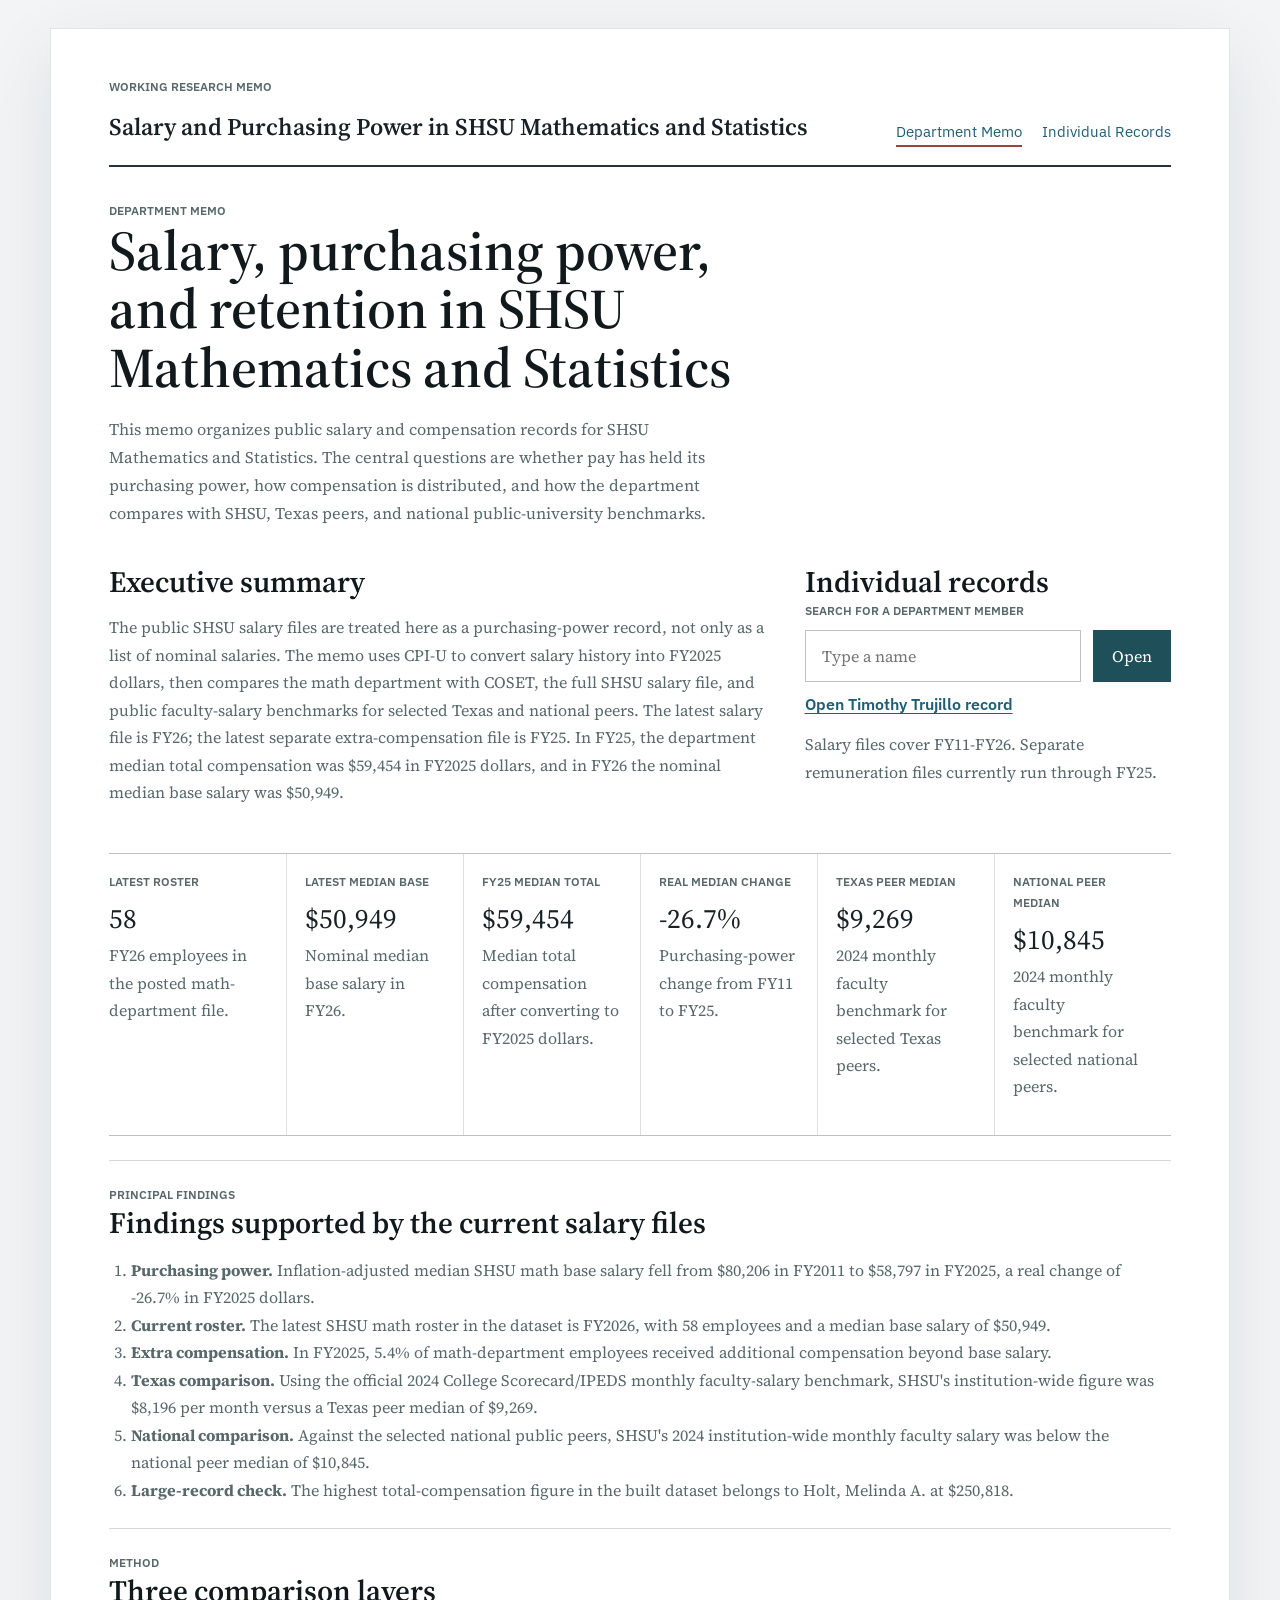
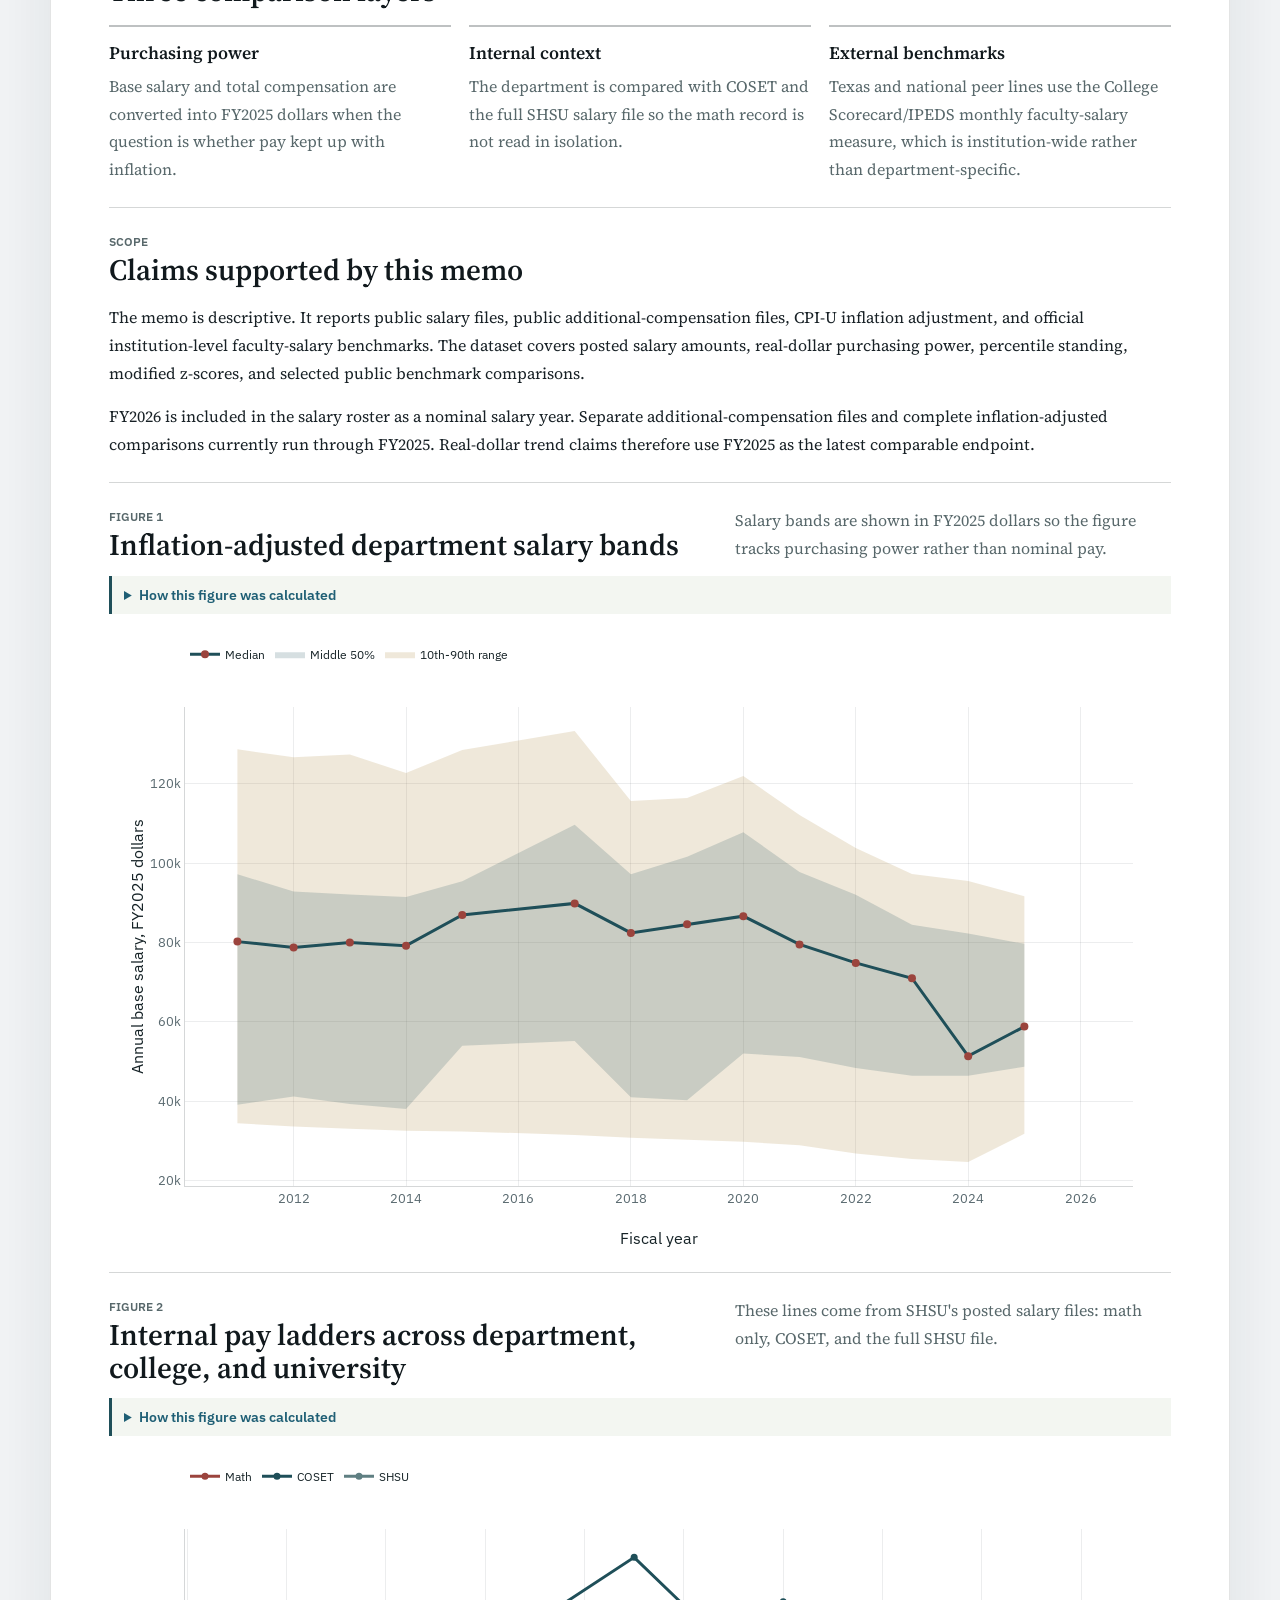
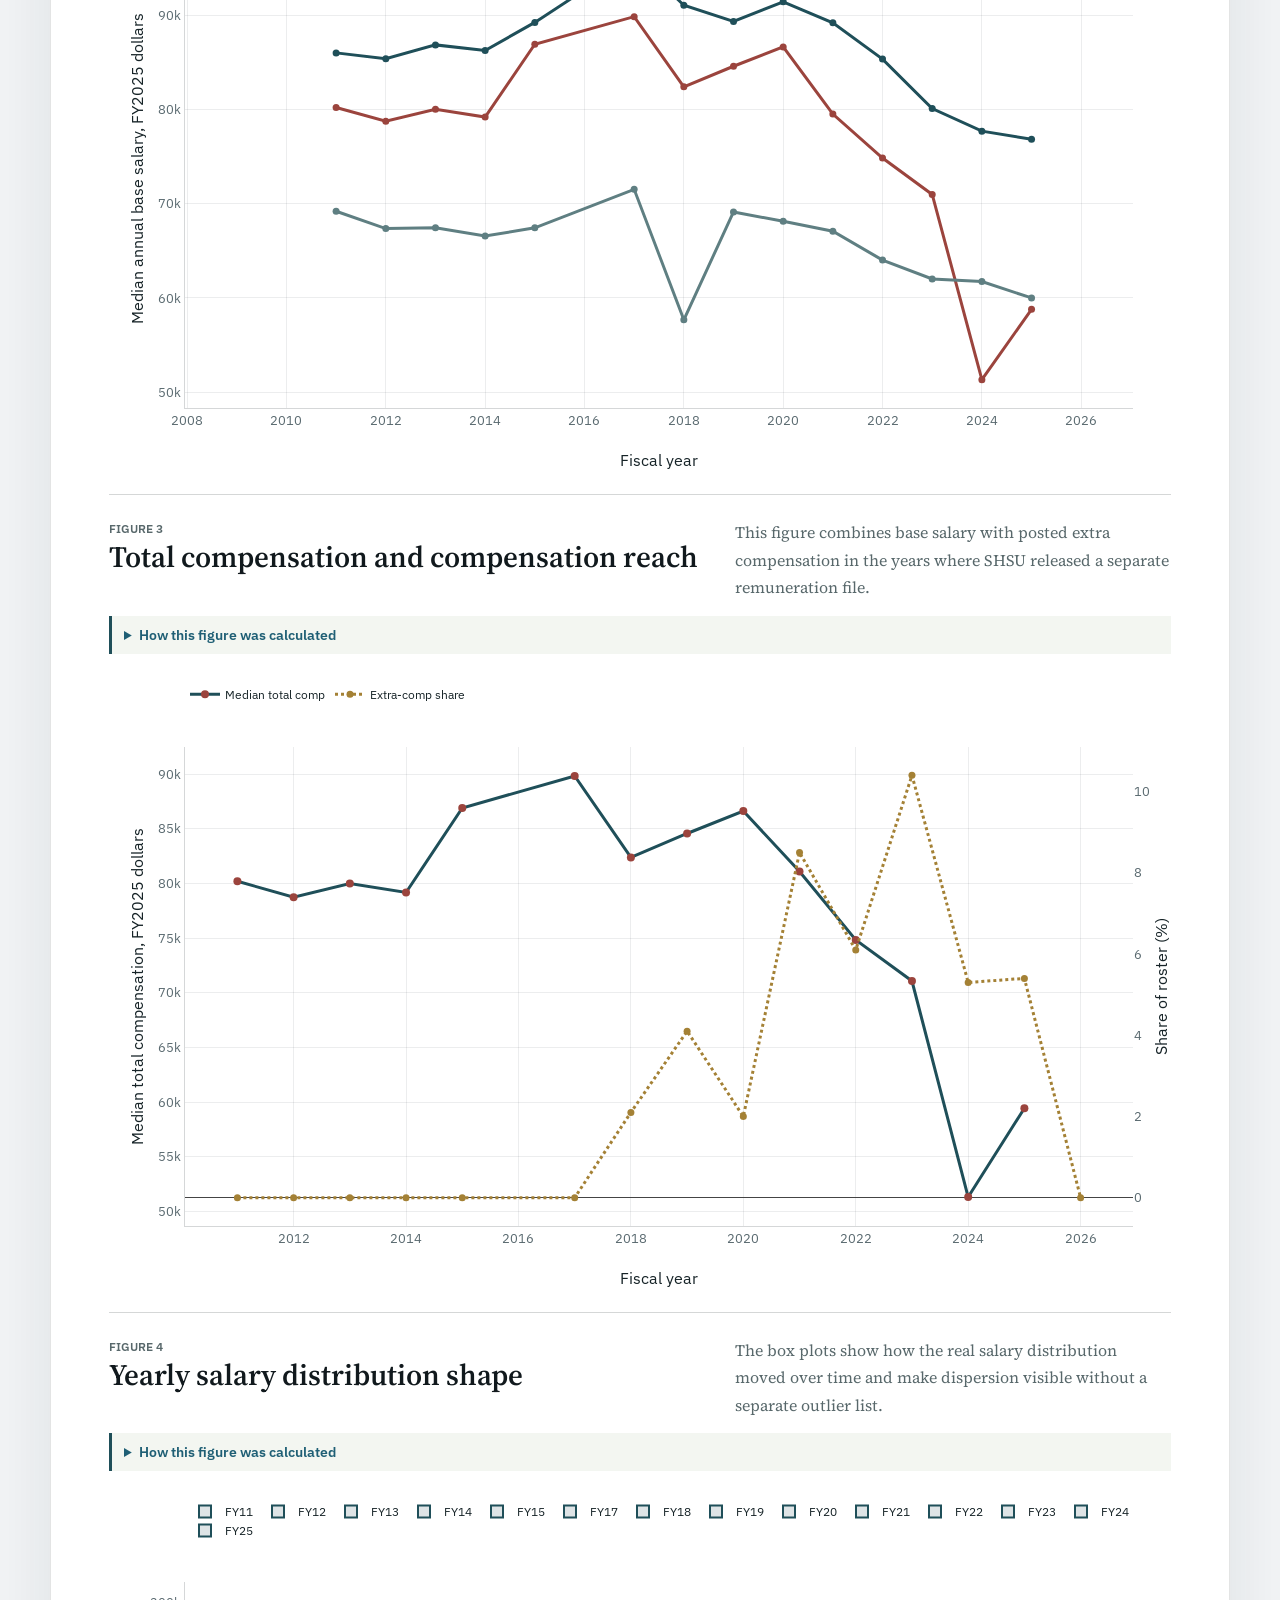
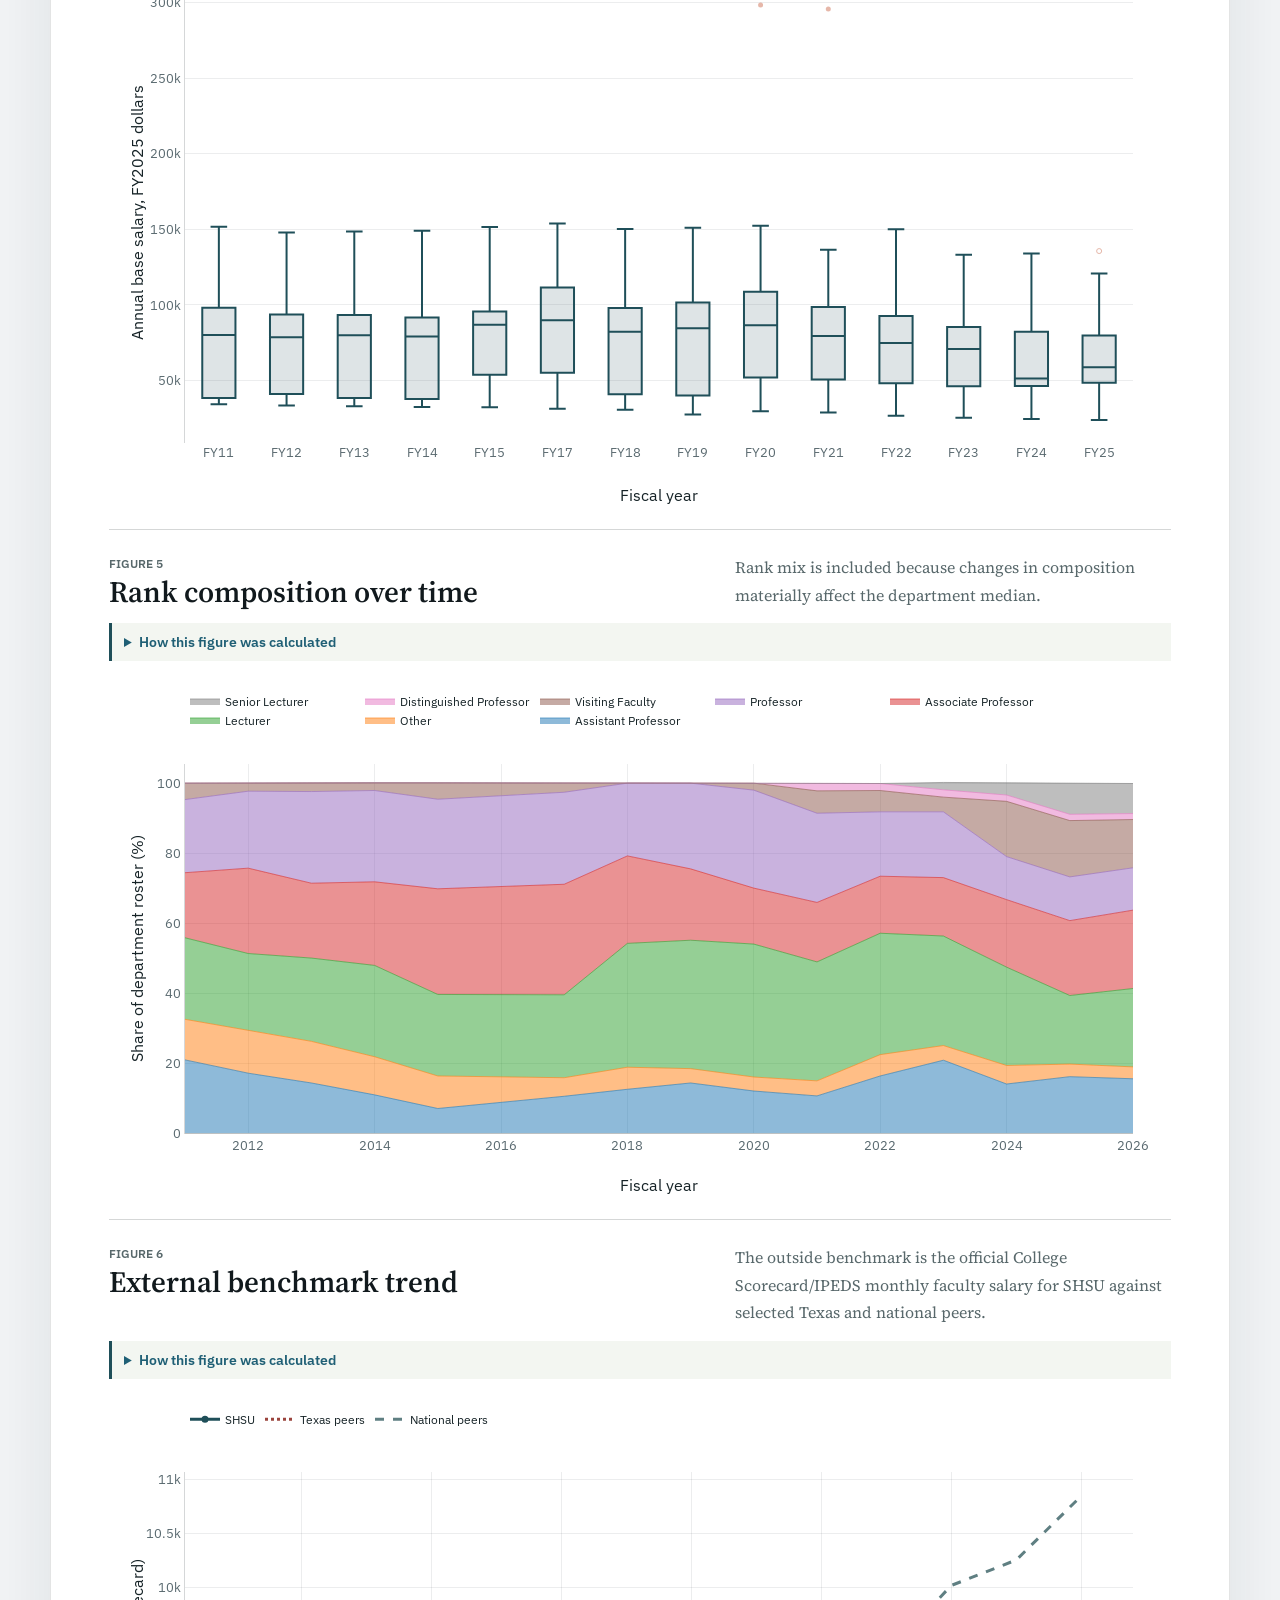
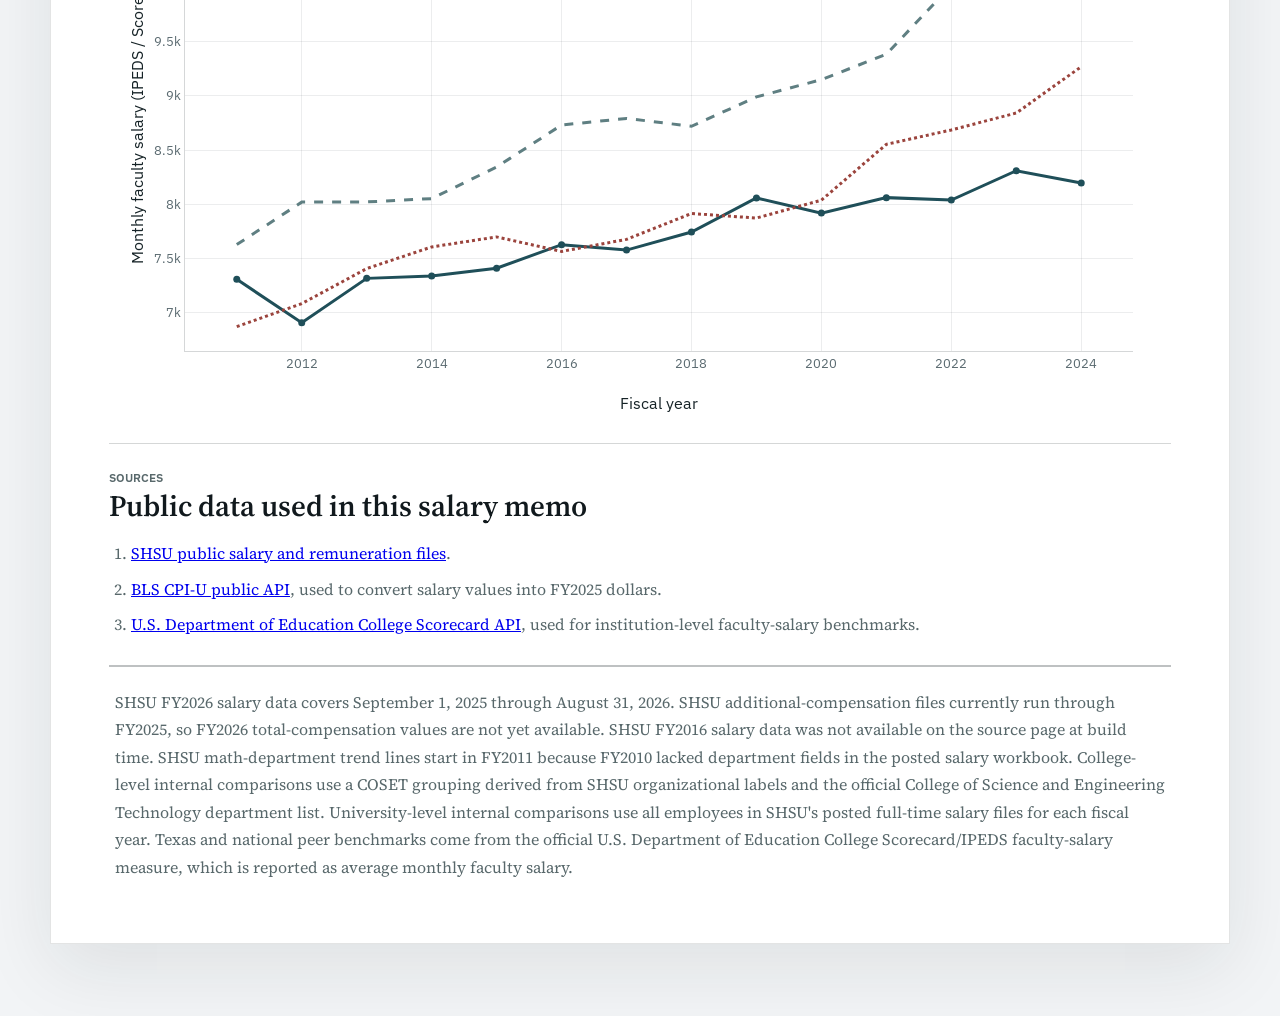
==== index.html @ 0e46dd15 "Publish salary dashboard site" ====
<!doctype html>
<html lang="en">
  <head>
    <meta charset="utf-8" />
    <meta name="viewport" content="width=device-width, initial-scale=1" />
    <title>Salary and Purchasing Power Memo | SHSU Math &amp; Statistics</title>
    <link rel="preconnect" href="https://fonts.googleapis.com" />
    <link rel="preconnect" href="https://fonts.gstatic.com" crossorigin />
    <link
      href="https://fonts.googleapis.com/css2?family=IBM+Plex+Sans:wght@400;500;600&family=Source+Serif+4:wght@400;500;600;700&display=swap"
      rel="stylesheet"
    />
    <link rel="stylesheet" href="styles.css" />
  </head>
  <body class="page-overview">
    <div class="article-shell">
      <header class="masthead">
        <div>
          <p class="journal-kicker">Working Research Memo</p>
          <p class="journal-title">Salary and Purchasing Power in SHSU Mathematics and Statistics</p>
        </div>
        <nav class="mastnav">
          <a class="active" href="index.html">Department Memo</a>
          <a href="person.html">Individual Records</a>
        </nav>
      </header>

      <section class="browser-warning" role="status">
        <strong>If the charts or live summary are blank, open the standalone file or check the extracted folder.</strong>
        The full dashboard needs <span>index.html</span>, the JavaScript files, and <span>data/analysis.js</span> in the same folder structure.
        The one-file overview is <span>index-standalone.html</span>.
      </section>

      <section class="title-block">
        <p class="section-kicker">Department Memo</p>
        <h1>Salary, purchasing power, and retention in SHSU Mathematics and Statistics</h1>
        <p class="byline">
          This memo organizes public salary and compensation records for SHSU Mathematics and Statistics. The central questions are whether pay has held its purchasing power, how compensation is distributed, and how the department compares with SHSU, Texas peers, and national public-university benchmarks.
        </p>
      </section>

      <section class="abstract-grid">
        <article class="paper-panel abstract-panel">
          <h2>Executive summary</h2>
          <p id="abstract-copy">
            The public SHSU salary files are treated here as a purchasing-power record, not only as a list of nominal salaries. The memo uses CPI-U to convert salary history into FY2025 dollars, then compares the math department with COSET, the full SHSU salary file, and public faculty-salary benchmarks for selected Texas and national peers. The latest salary file is FY26; the latest separate extra-compensation file is FY25.
          </p>
        </article>
        <aside class="paper-panel search-panel">
          <h2>Individual records</h2>
          <div class="interactive-block">
            <label class="field-label" for="person-search">Search for a department member</label>
            <div class="search-row">
              <input id="person-search" list="people-list" placeholder="Type a name" />
              <button id="open-person" type="button">Open</button>
            </div>
            <datalist id="people-list"></datalist>
            <a class="text-link-button" href="person.html?person=trujillo-timothy-o">Open Timothy Trujillo record</a>
          </div>
          <p id="coverage-summary" class="search-note"></p>
        </aside>
      </section>

      <section class="metric-strip" id="metric-strip"></section>

      <section class="paper-panel prose-panel">
        <div class="figure-head">
          <div>
            <p class="section-kicker">Principal Findings</p>
            <h2>Findings supported by the current salary files</h2>
          </div>
        </div>
        <ol id="finding-list" class="finding-list">
          <li><strong>Purchasing power.</strong> Inflation-adjusted median SHSU math base salary fell from $80,206 in FY2011 to $58,797 in FY2025, a real change of -26.7% in FY2025 dollars.</li>
          <li><strong>Current roster.</strong> The latest SHSU math roster in the dataset is FY2026, with 58 employees and a median base salary of $50,949.</li>
          <li><strong>Extra compensation.</strong> In FY2025, 5.4% of math-department employees received additional compensation beyond base salary.</li>
          <li><strong>Texas comparison.</strong> Using the official 2024 College Scorecard/IPEDS monthly faculty-salary benchmark, SHSU's institution-wide figure was $8,196 per month versus a Texas peer median of $9,269.</li>
          <li><strong>National comparison.</strong> Against the selected national public peers, SHSU's 2024 institution-wide monthly faculty salary was below the national peer median of $10,845.</li>
          <li><strong>Large-record check.</strong> The highest total-compensation figure in the built dataset belongs to Holt, Melinda A. at $250,818.</li>
        </ol>
      </section>

      <section class="paper-panel method-panel">
        <div class="figure-head">
          <div>
            <p class="section-kicker">Method</p>
            <h2>Three comparison layers</h2>
          </div>
        </div>
        <div class="method-grid">
          <article>
            <h3>Purchasing power</h3>
            <p>Base salary and total compensation are converted into FY2025 dollars when the question is whether pay kept up with inflation.</p>
          </article>
          <article>
            <h3>Internal context</h3>
            <p>The department is compared with COSET and the full SHSU salary file so the math record is not read in isolation.</p>
          </article>
          <article>
            <h3>External benchmarks</h3>
            <p>Texas and national peer lines use the College Scorecard/IPEDS monthly faculty-salary measure, which is institution-wide rather than department-specific.</p>
          </article>
        </div>
      </section>

      <section class="paper-panel prose-panel">
        <div class="figure-head">
          <div>
            <p class="section-kicker">Scope</p>
            <h2>Claims supported by this memo</h2>
          </div>
        </div>
        <p>
          The memo is descriptive. It reports public salary files, public additional-compensation files, CPI-U inflation adjustment, and official institution-level faculty-salary benchmarks. The dataset covers posted salary amounts, real-dollar purchasing power, percentile standing, modified z-scores, and selected public benchmark comparisons.
        </p>
        <p>
          FY2026 is included in the salary roster as a nominal salary year. Separate additional-compensation files and complete inflation-adjusted comparisons currently run through FY2025. Real-dollar trend claims therefore use FY2025 as the latest comparable endpoint.
        </p>
      </section>

      <section class="paper-panel figure-panel">
        <div class="figure-head">
          <div>
            <p class="figure-number">Figure 1</p>
            <h2>Inflation-adjusted department salary bands</h2>
          </div>
          <p class="figure-caption">
            Salary bands are shown in FY2025 dollars so the figure tracks purchasing power rather than nominal pay.
          </p>
        </div>
        <details class="calc-note">
          <summary>How this figure was calculated</summary>
          <p>Each annual base salary was converted to FY2025 dollars using CPI-U. The dark line is the department median; the inner band is the 25th to 75th percentile range, and the outer band is the 10th to 90th percentile range.</p>
        </details>
        <div id="figure-real-band" class="figure-plot figure-hero"></div>
      </section>

      <section class="paper-panel figure-panel">
        <div class="figure-head">
          <div>
            <p class="figure-number">Figure 2</p>
            <h2>Internal pay ladders across department, college, and university</h2>
          </div>
          <p class="figure-caption">
            These lines come from SHSU's posted salary files: math only, COSET, and the full SHSU file.
          </p>
        </div>
        <details class="calc-note">
          <summary>How this figure was calculated</summary>
          <p>For each fiscal year, the median annual base salary was calculated separately for the math department, COSET, and the full SHSU salary file, then converted into FY2025 dollars for purchasing-power comparison.</p>
        </details>
        <div id="figure-context-trend" class="figure-plot figure-hero"></div>
      </section>

      <section class="paper-panel figure-panel">
        <div class="figure-head">
          <div>
            <p class="figure-number">Figure 3</p>
            <h2>Total compensation and compensation reach</h2>
          </div>
          <p class="figure-caption">
            This figure combines base salary with posted extra compensation in the years where SHSU released a separate remuneration file.
          </p>
        </div>
        <details class="calc-note">
          <summary>How this figure was calculated</summary>
          <p>Total compensation equals posted base salary plus posted extra compensation. The left axis shows the department median total compensation in FY2025 dollars; the right axis shows the percentage of department records with any posted extra compensation.</p>
        </details>
        <div id="figure-comp-trend" class="figure-plot figure-hero"></div>
      </section>

      <section class="paper-panel figure-panel">
        <div class="figure-head">
          <div>
            <p class="figure-number">Figure 4</p>
            <h2>Yearly salary distribution shape</h2>
          </div>
          <p class="figure-caption">
            The box plots show how the real salary distribution moved over time and make dispersion visible without a separate outlier list.
          </p>
        </div>
        <details class="calc-note">
          <summary>How this figure was calculated</summary>
          <p>Each box uses individual department base salaries converted into FY2025 dollars. The box spans the middle 50% of salaries, the center line is the median, and suspected outliers follow the standard 1.5-IQR box-plot rule.</p>
        </details>
        <div id="figure-distribution" class="figure-plot figure-hero"></div>
      </section>

      <section class="paper-panel figure-panel">
        <div class="figure-head">
          <div>
            <p class="figure-number">Figure 5</p>
            <h2>Rank composition over time</h2>
          </div>
          <p class="figure-caption">
            Rank mix is included because changes in composition materially affect the department median.
          </p>
        </div>
        <details class="calc-note">
          <summary>How this figure was calculated</summary>
          <p>Each line segment is the share of the department roster in a rank group for that fiscal year. The shares are based on normalized title groupings such as Assistant Professor, Associate Professor, Professor, Lecturer, Visiting Faculty, and related groups.</p>
        </details>
        <div id="figure-rank-mix" class="figure-plot figure-wide"></div>
      </section>

      <section class="paper-panel figure-panel">
        <div class="figure-head">
          <div>
            <p class="figure-number">Figure 6</p>
            <h2>External benchmark trend</h2>
          </div>
          <p class="figure-caption">
            The outside benchmark is the official College Scorecard/IPEDS monthly faculty salary for SHSU against selected Texas and national peers.
          </p>
        </div>
        <details class="calc-note">
          <summary>How this figure was calculated</summary>
          <p>The SHSU line is the official institution-level monthly faculty-salary benchmark. Texas and national lines are medians across selected public peer institutions. These benchmarks are institution-wide, not math-department-specific.</p>
        </details>
        <div id="figure-peer-trend" class="figure-plot figure-hero"></div>
      </section>

      <section class="paper-panel prose-panel sources-panel">
        <div class="figure-head">
          <div>
            <p class="section-kicker">Sources</p>
            <h2>Public data used in this salary memo</h2>
          </div>
        </div>
        <ol class="source-list">
          <li><a href="https://profiles.shsu.edu/sms049/Images/Salary.html">SHSU public salary and remuneration files</a>.</li>
          <li><a href="https://api.bls.gov/publicAPI/v2/timeseries/data/">BLS CPI-U public API</a>, used to convert salary values into FY2025 dollars.</li>
          <li><a href="https://collegescorecard.ed.gov/data/api/">U.S. Department of Education College Scorecard API</a>, used for institution-level faculty-salary benchmarks.</li>
        </ol>
      </section>

      <footer class="footer-note">
        <p id="footer-notes"></p>
      </footer>
    </div>

    <script src="https://cdn.plot.ly/plotly-2.35.2.min.js"></script>
    <script src="data/analysis.js"></script>
    <script src="site.js"></script>
    <script src="overview.js"></script>
  </body>
</html>
---- styles.css ----
:root {
  --paper: #f3f5f1;
  --panel: #fffdf9;
  --panel-soft: #eef2ec;
  --ink: #162327;
  --muted: #58686b;
  --line: rgba(22, 35, 39, 0.14);
  --line-strong: rgba(22, 35, 39, 0.28);
  --accent: #9b443d;
  --accent-soft: #d17c62;
  --deep: #1f4f59;
  --deep-soft: #5f7f82;
  --gold: #a48135;
  --shadow: 0 10px 28px rgba(22, 35, 39, 0.05);
}

* {
  box-sizing: border-box;
}

html {
  scroll-behavior: smooth;
}

body {
  margin: 0;
  color: var(--ink);
  background:
    linear-gradient(180deg, rgba(31, 79, 89, 0.06), transparent 260px),
    linear-gradient(180deg, #fbfbf8 0%, var(--paper) 100%);
  font-family: "IBM Plex Sans", sans-serif;
}

body::before {
  content: "";
  position: fixed;
  inset: 0;
  pointer-events: none;
  background-image: linear-gradient(rgba(22, 35, 39, 0.035) 1px, transparent 1px);
  background-size: 100% 34px;
  opacity: 0.35;
}

.article-shell {
  position: relative;
  max-width: 1220px;
  margin: 0 auto;
  padding: 30px 34px 84px;
}

.masthead {
  display: flex;
  align-items: flex-end;
  justify-content: space-between;
  gap: 24px;
  padding-bottom: 18px;
  border-bottom: 2px solid var(--line-strong);
}

.journal-kicker,
.section-kicker,
.figure-number,
.field-label,
th {
  margin: 0;
  text-transform: uppercase;
  letter-spacing: 0;
  font-size: 0.76rem;
  font-weight: 600;
  color: var(--muted);
}

.journal-title {
  margin: 8px 0 0;
  font-family: "Source Serif 4", serif;
  font-size: 1.5rem;
  font-weight: 600;
}

.mastnav {
  display: flex;
  gap: 20px;
  flex-wrap: wrap;
}

.mastnav a {
  color: var(--deep);
  text-decoration: none;
  font-size: 0.95rem;
  padding-bottom: 4px;
  border-bottom: 2px solid transparent;
}

.mastnav a.active {
  border-bottom-color: var(--accent);
}

.browser-warning {
  margin: 22px 0 0;
  padding: 14px 16px;
  border: 1px solid rgba(155, 68, 61, 0.3);
  border-left: 5px solid var(--accent);
  background: #fff7ef;
  color: #5d2823;
  font-family: "IBM Plex Sans", sans-serif;
  font-size: 0.94rem;
  line-height: 1.5;
}

.browser-warning strong {
  display: block;
  color: var(--ink);
  margin-bottom: 2px;
}

.browser-warning span {
  font-weight: 700;
}

.dashboard-ready:not(.dashboard-chart-warning) .browser-warning {
  display: none;
}

.title-block {
  padding: 34px 0 12px;
}

h1,
h2,
h3 {
  margin: 0;
  font-family: "Source Serif 4", serif;
  font-weight: 600;
}

h1 {
  max-width: 980px;
  font-size: 4.15rem;
  line-height: 1.02;
}

h2 {
  font-size: 2rem;
  line-height: 1.12;
}

h3 {
  font-size: 1.1rem;
}

.byline {
  max-width: 78ch;
  margin: 18px 0 0;
  color: var(--muted);
  font-size: 1.02rem;
  line-height: 1.8;
}

.abstract-grid {
  display: grid;
  grid-template-columns: minmax(0, 1.35fr) minmax(280px, 0.75fr);
  gap: 22px;
  margin-top: 18px;
}

.paper-panel {
  background: var(--panel);
  border: 1px solid var(--line);
  box-shadow: var(--shadow);
}

.abstract-panel,
.search-panel,
.figure-panel,
.table-panel,
.prose-panel,
.method-panel {
  padding: 26px;
}

.abstract-panel p,
.search-note,
.figure-caption,
.footer-note p,
.prose-panel li {
  color: var(--muted);
  line-height: 1.8;
}

.search-row {
  display: flex;
  gap: 12px;
  margin-top: 10px;
}

input,
button {
  font: inherit;
}

input {
  width: 100%;
  min-width: 0;
  padding: 14px 16px;
  border: 1px solid var(--line-strong);
  background: #fff;
  color: var(--ink);
}

button {
  padding: 14px 18px;
  border: 1px solid var(--deep);
  background: var(--deep);
  color: #fff;
  cursor: pointer;
}

button:hover {
  background: var(--accent);
  border-color: var(--accent);
}

input:focus,
button:focus {
  outline: 2px solid rgba(141, 61, 47, 0.2);
  outline-offset: 2px;
}

.metric-strip {
  display: grid;
  grid-template-columns: repeat(auto-fit, minmax(175px, 1fr));
  gap: 18px;
  margin-top: 22px;
}

.metric-card {
  padding: 22px 20px;
  background: linear-gradient(180deg, var(--panel) 0%, var(--panel-soft) 100%);
  border: 1px solid var(--line);
  box-shadow: var(--shadow);
}

.metric-value {
  margin-top: 12px;
  font-family: "Source Serif 4", serif;
  font-size: 1.85rem;
  line-height: 1;
}

.metric-note {
  margin-top: 10px;
  color: var(--muted);
  line-height: 1.65;
}

.prose-panel,
.figure-panel,
.table-panel,
.method-panel {
  margin-top: 24px;
}

.method-grid {
  display: grid;
  grid-template-columns: repeat(3, minmax(0, 1fr));
  gap: 18px;
}

.method-grid article {
  padding-top: 14px;
  border-top: 2px solid var(--line-strong);
}

.method-grid p {
  margin: 8px 0 0;
  color: var(--muted);
  line-height: 1.7;
}

.answer-grid,
.report-grid {
  display: grid;
  grid-template-columns: repeat(2, minmax(0, 1fr));
  gap: 22px;
  margin-top: 24px;
}

.answer-card,
.verdict-card,
.timeline-card,
.source-card {
  padding: 22px;
}

.answer-card {
  background: linear-gradient(180deg, rgba(194, 162, 93, 0.12), rgba(244, 239, 230, 0.88));
  border: 1px solid var(--line);
  box-shadow: var(--shadow);
}

.answer-card h3,
.verdict-card h3,
.timeline-card h3,
.source-card h3 {
  margin-bottom: 10px;
}

.answer-card p,
.verdict-card p,
.timeline-card p,
.source-card p,
.bar-note,
.formula-list li,
.source-list li,
.comparison-summary li {
  color: var(--muted);
  line-height: 1.75;
}

.eyebrow {
  margin: 0 0 10px;
  text-transform: uppercase;
  letter-spacing: 0;
  font-size: 0.72rem;
  color: var(--muted);
}

.verdict-card {
  background:
    radial-gradient(circle at top right, rgba(194, 162, 93, 0.25), transparent 34%),
    linear-gradient(180deg, rgba(24, 54, 63, 0.04), rgba(141, 61, 47, 0.04)),
    var(--panel);
  border: 1px solid var(--line);
  box-shadow: var(--shadow);
}

.verdict-card strong {
  color: var(--ink);
}

.formula-list,
.source-list,
.comparison-summary {
  margin: 16px 0 0;
  padding-left: 20px;
}

.timeline {
  display: grid;
  gap: 16px;
  margin-top: 18px;
}

.timeline-item {
  padding: 18px;
  background: rgba(244, 239, 230, 0.74);
  border-left: 4px solid var(--accent);
}

.timeline-item h3 {
  display: flex;
  justify-content: space-between;
  gap: 14px;
  align-items: baseline;
  margin-bottom: 8px;
}

.timeline-year {
  font-family: "Source Serif 4", serif;
  font-size: 1.12rem;
}

.timeline-tag {
  color: var(--deep);
  font-size: 0.88rem;
}

.bar-group {
  display: grid;
  gap: 16px;
  margin-top: 18px;
}

.bar-row {
  display: grid;
  grid-template-columns: minmax(170px, 240px) minmax(0, 1fr) auto;
  gap: 14px;
  align-items: center;
}

.bar-label {
  font-size: 0.95rem;
  line-height: 1.4;
}

.bar-track {
  overflow: hidden;
  height: 18px;
  border: 1px solid var(--line);
  background: rgba(244, 239, 230, 0.92);
}

.bar-fill {
  width: var(--value);
  height: 100%;
  background: linear-gradient(90deg, var(--deep), var(--deep-soft));
}

.bar-fill.warm {
  background: linear-gradient(90deg, var(--accent), var(--accent-soft));
}

.bar-fill.gold {
  background: linear-gradient(90deg, #b18a37, var(--gold));
}

.bar-fill.soft {
  background: linear-gradient(90deg, #5f7479, #9bb0b6);
}

.bar-value {
  min-width: 108px;
  text-align: right;
  font-variant-numeric: tabular-nums;
}

.comparison-table td strong {
  display: block;
}

.comparison-table td small {
  display: block;
  margin-top: 4px;
  color: var(--muted);
  line-height: 1.55;
}

.finding-list {
  margin: 18px 0 0;
  padding-left: 22px;
}

.figure-head {
  display: grid;
  grid-template-columns: minmax(0, 1fr) minmax(260px, 0.72fr);
  gap: 20px;
  align-items: end;
  margin-bottom: 18px;
}

.figure-caption {
  max-width: 58ch;
  margin: 0;
}

.calc-note {
  margin: -4px 0 14px;
  padding: 10px 12px;
  border-left: 3px solid var(--deep);
  background: rgba(238, 242, 236, 0.7);
  font-family: "IBM Plex Sans", Arial, sans-serif;
}

.calc-note summary {
  cursor: pointer;
  color: #1f5f75;
  font-size: 0.86rem;
  font-weight: 600;
}

.calc-note p {
  margin: 8px 0 0;
  color: var(--muted);
  font-size: 0.92rem;
  line-height: 1.55;
}

.figure-plot {
  width: 100%;
}

.figure-hero {
  min-height: 620px;
}

.figure-wide {
  min-height: 520px;
}

.table-wrap {
  overflow: auto;
}

table {
  width: 100%;
  border-collapse: collapse;
  min-width: 1080px;
}

th,
td {
  padding: 12px 10px;
  border-bottom: 1px solid var(--line);
  text-align: left;
  vertical-align: top;
}

td {
  font-size: 0.95rem;
  line-height: 1.55;
  overflow-wrap: anywhere;
}

.footer-note {
  margin-top: 26px;
  padding: 22px 6px 0;
  border-top: 2px solid var(--line-strong);
}

.footer-note p {
  margin: 0;
}

.report-meta {
  display: flex;
  gap: 18px;
  flex-wrap: wrap;
  margin-top: 18px;
  padding-top: 12px;
  border-top: 1px solid var(--line);
}

.report-meta span {
  color: var(--muted);
  font-size: 0.86rem;
  letter-spacing: 0;
  text-transform: uppercase;
}

.page-overview,
.page-person {
  background: #f2f4f6;
  color: #182126;
  font-family: "Source Serif 4", Georgia, serif;
}

.page-overview::before,
.page-person::before {
  display: none;
}

.page-overview .article-shell,
.page-person .article-shell {
  max-width: 1180px;
  margin: 28px auto 72px;
  padding: 48px 58px 62px;
  background: #fff;
  border: 1px solid rgba(24, 33, 38, 0.12);
  box-shadow: 0 24px 70px rgba(24, 33, 38, 0.09);
}

.page-overview .masthead,
.page-person .masthead {
  padding-bottom: 18px;
  border-bottom: 2px solid #25343b;
}

.page-overview .mastnav a,
.page-person .mastnav a {
  color: #1f5f75;
  font-family: "IBM Plex Sans", Arial, sans-serif;
  font-size: 0.92rem;
}

.page-overview .journal-kicker,
.page-overview .section-kicker,
.page-overview .figure-number,
.page-overview .field-label,
.page-overview th,
.page-person .journal-kicker,
.page-person .section-kicker,
.page-person .figure-number,
.page-person .field-label,
.page-person th {
  font-family: "IBM Plex Sans", Arial, sans-serif;
}

.page-overview h1,
.page-person h1 {
  max-width: 24ch;
  color: #11191d;
  font-size: 3.5rem;
  line-height: 1.04;
}

.page-person h1 {
  max-width: none;
}

.page-overview h2,
.page-person h2 {
  color: #11191d;
  font-size: 1.85rem;
}

.page-overview h3,
.page-person h3 {
  color: #11191d;
}

.page-overview .byline,
.page-person .byline,
.page-overview p,
.page-overview li,
.page-person p,
.page-person li {
  line-height: 1.72;
}

.page-overview .paper-panel,
.page-person .paper-panel {
  background: transparent;
  border: 0;
  box-shadow: none;
}

.page-overview .abstract-panel,
.page-overview .search-panel,
.page-overview .figure-panel,
.page-overview .table-panel,
.page-overview .prose-panel,
.page-overview .method-panel,
.page-person .abstract-panel,
.page-person .search-panel,
.page-person .figure-panel,
.page-person .table-panel,
.page-person .prose-panel,
.page-person .method-panel {
  padding: 0;
}

.page-overview .abstract-grid,
.page-person .abstract-grid {
  gap: 36px;
  margin-top: 26px;
}

.page-overview .metric-strip,
.page-person .metric-strip {
  gap: 0;
  margin-top: 30px;
  border-top: 1px solid var(--line-strong);
  border-bottom: 1px solid var(--line-strong);
}

.page-overview .metric-card,
.page-person .metric-card {
  padding: 18px 18px 18px 0;
  background: none;
  border: 0;
  box-shadow: none;
}

.page-overview .metric-card + .metric-card,
.page-person .metric-card + .metric-card {
  padding-left: 18px;
  border-left: 1px solid var(--line);
}

.page-overview .metric-value,
.page-person .metric-value {
  font-size: 1.72rem;
}

.page-overview .prose-panel,
.page-overview .figure-panel,
.page-overview .table-panel,
.page-overview .method-panel,
.page-person .prose-panel,
.page-person .figure-panel,
.page-person .table-panel,
.page-person .method-panel {
  padding-top: 24px;
  border-top: 1px solid rgba(24, 33, 38, 0.18);
}

.page-overview .figure-head,
.page-person .figure-head {
  align-items: start;
}

.page-overview .table-wrap,
.page-person .table-wrap {
  width: 100%;
  overflow-x: auto;
}

.page-overview table,
.page-person table {
  font-family: "IBM Plex Sans", Arial, sans-serif;
}

.text-link-button {
  display: inline-block;
  margin-top: 12px;
  color: #1f5f75;
  font-family: "IBM Plex Sans", Arial, sans-serif;
  font-weight: 600;
  text-decoration: underline;
  text-underline-offset: 3px;
}

.findings-panel,
.data-panel,
.sources-panel {
  margin-top: 30px;
}

.numbered-findings {
  margin: 16px 0 0;
  padding-left: 24px;
}

.numbered-findings li {
  margin-bottom: 12px;
  color: var(--muted);
  line-height: 1.8;
}

.evidence-table td:first-child {
  width: 24%;
  color: var(--ink);
  font-weight: 600;
}

.note-block {
  margin-top: 14px;
  padding: 14px 16px;
  border-left: 3px solid var(--deep);
  background: rgba(244, 239, 230, 0.72);
}

.note-text {
  margin: 0;
  color: var(--muted);
  line-height: 1.7;
}

.source-list {
  margin: 14px 0 0;
  padding-left: 22px;
}

.source-list li {
  margin-bottom: 8px;
}

.page-stipends {
  background: #ebe7de;
  color: #1a2326;
  font-family: "Source Serif 4", serif;
}

.page-stipends::before {
  display: none;
}

.page-stipends .article-shell {
  max-width: 980px;
  margin: 28px auto 64px;
  padding: 42px 52px 58px;
  background: #fffdfa;
  border: 1px solid rgba(22, 35, 39, 0.1);
  box-shadow: 0 22px 60px rgba(22, 35, 39, 0.08);
}

.page-stipends .journal-kicker,
.page-stipends .section-kicker,
.page-stipends .figure-number,
.page-stipends .field-label,
.page-stipends .report-meta,
.page-stipends th,
.page-stipends .figure-caption,
.page-stipends .metric-note,
.page-stipends .search-note,
.page-stipends .note-text,
.page-stipends .source-list,
.page-stipends .mastnav,
.page-stipends .footer-note p {
  font-family: "IBM Plex Sans", sans-serif;
}

.page-stipends .masthead {
  padding-bottom: 16px;
}

.page-stipends .mastnav {
  display: none;
}

.page-stipends .mastnav a {
  font-size: 0.92rem;
}

.page-stipends h1 {
  max-width: none;
  font-size: 3.25rem;
  line-height: 1.04;
}

.page-stipends h2 {
  font-size: 1.85rem;
}

.page-stipends .byline,
.page-stipends p,
.page-stipends li {
  font-size: 1.04rem;
  line-height: 1.76;
}

.page-stipends .paper-panel {
  background: transparent;
  border: 0;
  box-shadow: none;
}

.page-stipends .abstract-panel,
.page-stipends .search-panel,
.page-stipends .figure-panel,
.page-stipends .table-panel,
.page-stipends .prose-panel {
  padding: 0;
}

.page-stipends .abstract-grid {
  grid-template-columns: minmax(0, 1.35fr) minmax(280px, 0.95fr);
  gap: 34px;
  margin-top: 24px;
}

.page-stipends .metric-strip {
  grid-template-columns: repeat(5, minmax(0, 1fr));
  gap: 0;
  margin-top: 28px;
  border-top: 1px solid var(--line-strong);
  border-bottom: 1px solid var(--line-strong);
}

.page-stipends .metric-card {
  padding: 18px 18px 18px 0;
  background: none;
  border: 0;
  box-shadow: none;
}

.page-stipends .metric-card + .metric-card {
  padding-left: 18px;
  border-left: 1px solid var(--line);
}

.page-stipends .metric-value {
  margin-top: 10px;
  font-size: 1.8rem;
}

.page-stipends .metric-note {
  margin-top: 8px;
  font-size: 0.9rem;
  line-height: 1.55;
}

.page-stipends .findings-panel,
.page-stipends .data-panel,
.page-stipends .sources-panel {
  padding-top: 22px;
  border-top: 1px solid var(--line-strong);
}

.page-stipends .numbered-findings li {
  color: var(--ink);
}

.page-stipends .numbered-findings strong {
  color: var(--ink);
}

.page-stipends .figure-head {
  align-items: start;
  margin-bottom: 14px;
}

.page-stipends table {
  min-width: 0;
  font-family: "IBM Plex Sans", sans-serif;
}

.page-stipends th,
.page-stipends td {
  padding: 12px 10px 12px 0;
}

.page-stipends th:last-child,
.page-stipends td:last-child {
  padding-right: 0;
}

.page-stipends th {
  border-bottom: 1.5px solid var(--line-strong);
}

.page-stipends td {
  font-size: 0.96rem;
  line-height: 1.62;
}

.page-stipends .comparison-table td strong {
  display: block;
}

.page-stipends .comparison-table td small,
.page-stipends .evidence-table td small {
  display: block;
  margin-top: 4px;
  color: var(--muted);
  line-height: 1.5;
}

.page-stipends .note-block {
  background: #f6f3ec;
}

.page-stipends a {
  color: var(--deep);
  text-decoration: underline;
  text-underline-offset: 2px;
}

.page-stipends sup a {
  text-decoration: none;
  font-family: "IBM Plex Sans", sans-serif;
  font-size: 0.78rem;
}

.page-stipends .footer-note {
  margin-top: 32px;
  padding-top: 18px;
}

@media print {
  .page-stipends {
    background: #fff;
  }

  .page-stipends .article-shell {
    margin: 0;
    padding: 0;
    border: 0;
    box-shadow: none;
  }

  .page-stipends .mastnav {
    display: none;
  }
}

@media (max-width: 1180px) {
  h1 {
    font-size: 3.25rem;
  }

  .abstract-grid,
  .metric-strip,
  .figure-head,
  .method-grid,
  .answer-grid,
  .report-grid {
    grid-template-columns: 1fr;
  }

  .metric-strip {
    grid-template-columns: repeat(2, minmax(0, 1fr));
  }

  .figure-head {
    display: block;
  }

  .figure-caption {
    margin-top: 10px;
  }
}

@media (max-width: 760px) {
  .article-shell {
    padding: 18px 14px 40px;
  }

  .page-overview .article-shell,
  .page-person .article-shell {
    margin: 0;
    padding: 28px 18px 42px;
    border: 0;
    box-shadow: none;
  }

  .page-overview h1,
  .page-person h1 {
    max-width: none;
    font-size: 2.15rem;
  }

  h1 {
    max-width: none;
    font-size: 2.45rem;
    line-height: 1.08;
  }

  h2 {
    font-size: 1.55rem;
  }

  .masthead {
    align-items: flex-start;
    flex-direction: column;
  }

  .search-row {
    flex-direction: column;
  }

  .metric-strip {
    grid-template-columns: 1fr;
  }

  .page-overview .metric-strip,
  .page-person .metric-strip {
    grid-template-columns: 1fr;
  }

  .page-overview .metric-card,
  .page-person .metric-card {
    padding-right: 0;
  }

  .page-overview .metric-card + .metric-card,
  .page-person .metric-card + .metric-card {
    padding-left: 0;
    border-left: 0;
    border-top: 1px solid var(--line);
  }

  .bar-row {
    grid-template-columns: 1fr;
    gap: 8px;
  }

  .bar-value {
    min-width: 0;
    text-align: left;
  }

  .figure-hero {
    min-height: 460px;
  }

  .figure-wide {
    min-height: 420px;
  }

  th,
  td {
    padding: 10px 8px;
  }

  .page-stipends .article-shell {
    padding: 28px 20px 36px;
  }

  .page-stipends .metric-strip {
    grid-template-columns: 1fr;
  }

  .page-stipends .metric-card {
    padding-right: 0;
  }

  .page-stipends .metric-card + .metric-card {
    padding-left: 0;
    border-left: 0;
    border-top: 1px solid var(--line);
  }
}

/* Printable academic report page */
.page-stipends {
  background: #f2f4f6;
  color: #182126;
  font-family: "Source Serif 4", Georgia, serif;
}

.page-stipends::before {
  display: none;
}

.page-stipends .article-shell {
  max-width: 980px;
  margin: 28px auto 72px;
  padding: 58px 72px 64px;
  background: #fff;
  border: 1px solid rgba(24, 33, 38, 0.12);
  box-shadow: 0 24px 70px rgba(24, 33, 38, 0.09);
}

.page-stipends .report-header {
  padding-bottom: 22px;
  border-bottom: 2px solid #25343b;
}

.page-stipends .journal-kicker,
.page-stipends .section-kicker,
.page-stipends th,
.page-stipends .report-meta,
.page-stipends .section-note,
.page-stipends .source-list {
  font-family: "IBM Plex Sans", Arial, sans-serif;
  letter-spacing: 0;
}

.page-stipends .journal-kicker {
  margin: 0 0 10px;
  color: #4f5d64;
  font-size: 0.78rem;
  font-weight: 600;
  text-transform: uppercase;
}

.page-stipends h1 {
  max-width: 24ch;
  margin: 0;
  color: #11191d;
  font-size: 2.7rem;
  line-height: 1.05;
}

.page-stipends h2 {
  margin: 0 0 12px;
  color: #11191d;
  font-size: 1.38rem;
  line-height: 1.2;
}

.page-stipends p,
.page-stipends li {
  color: #26353b;
  font-size: 1.02rem;
  line-height: 1.68;
}

.page-stipends p {
  margin: 0 0 12px;
}

.page-stipends .report-subtitle {
  max-width: 72ch;
  margin-top: 16px;
  color: #42515a;
  font-size: 1.08rem;
}

.page-stipends .report-meta {
  display: grid;
  grid-template-columns: 1fr;
  gap: 7px;
  margin: 22px 0 0;
  padding: 14px 0 0;
  border-top: 1px solid rgba(24, 33, 38, 0.18);
}

.page-stipends .report-meta div {
  display: grid;
  grid-template-columns: 132px minmax(0, 1fr);
  column-gap: 12px;
  align-items: baseline;
}

.page-stipends .report-meta div,
.page-stipends .report-meta dt,
.page-stipends .report-meta dd {
  margin: 0;
}

.page-stipends .report-meta dt {
  color: #5f6b72;
  font-size: 0.72rem;
  font-weight: 600;
  text-transform: uppercase;
}

.page-stipends .report-meta dd {
  color: #1d2a30;
  font-size: 0.92rem;
}

.page-stipends .metric-strip {
  grid-template-columns: 1fr;
  gap: 0;
}

.page-stipends .metric-card {
  padding: 12px 0;
}

.page-stipends .metric-card + .metric-card {
  padding-left: 0;
  border-top: 1px solid rgba(24, 33, 38, 0.16);
  border-left: 0;
}

.page-stipends .report-section {
  margin-top: 30px;
}

.page-stipends .report-section + .report-section {
  padding-top: 24px;
  border-top: 1px solid rgba(24, 33, 38, 0.18);
}

.page-stipends .report-callout {
  padding: 18px 22px;
  border-top: 0;
  border-left: 4px solid #2f6d7c;
  background: #eef7f8;
}

.page-stipends .report-callout h2 {
  margin-bottom: 8px;
}

.page-stipends .section-note {
  margin-top: -4px;
  color: #5f6b72;
  font-size: 0.92rem;
}

.page-stipends .table-wrap {
  width: 100%;
  overflow-x: auto;
}

.page-stipends table,
.page-stipends .report-table {
  width: 100%;
  min-width: 0;
  table-layout: fixed;
  border-collapse: collapse;
  font-family: "IBM Plex Sans", Arial, sans-serif;
}

.page-stipends th,
.page-stipends td {
  padding: 10px 10px 10px 0;
  border-bottom: 1px solid rgba(24, 33, 38, 0.16);
  color: #223038;
  font-size: 0.9rem;
  line-height: 1.48;
  overflow-wrap: anywhere;
  vertical-align: top;
}

.page-stipends th {
  color: #11191d;
  font-size: 0.76rem;
  font-weight: 600;
  text-align: left;
  text-transform: uppercase;
}

.page-stipends .compact-table th:nth-child(1),
.page-stipends .compact-table td:nth-child(1) {
  width: 30%;
}

.page-stipends .compact-table th:nth-child(2),
.page-stipends .compact-table td:nth-child(2) {
  width: 18%;
}

.page-stipends .calculation-table th:nth-child(1),
.page-stipends .calculation-table td:nth-child(1) {
  width: 30%;
}

.page-stipends .calculation-table th:nth-child(3),
.page-stipends .calculation-table td:nth-child(3) {
  width: 16%;
}

.page-stipends .repeated-table th:nth-child(1),
.page-stipends .repeated-table td:nth-child(1) {
  width: 23%;
}

.page-stipends .peer-table th:nth-child(1),
.page-stipends .peer-table td:nth-child(1) {
  width: 22%;
}

.page-stipends .peer-table th:nth-child(2),
.page-stipends .peer-table td:nth-child(2) {
  width: 23%;
}

.page-stipends .report-findings {
  margin: 8px 0 0;
  padding-left: 24px;
}

.page-stipends .report-findings li {
  margin-bottom: 10px;
}

.page-stipends .report-findings strong {
  color: #11191d;
}

.page-stipends a {
  color: #1f5f75;
  text-decoration: underline;
  text-underline-offset: 2px;
}

.page-stipends sup a {
  font-family: "IBM Plex Sans", Arial, sans-serif;
  font-size: 0.76rem;
  text-decoration: none;
}

.page-stipends .source-list {
  margin: 10px 0 0;
  padding-left: 22px;
}

.page-stipends .source-list li {
  margin-bottom: 7px;
  color: #26353b;
  font-size: 0.94rem;
  line-height: 1.45;
}

@media (max-width: 760px) {
  .page-stipends .article-shell {
    margin: 0;
    padding: 28px 18px 42px;
    border: 0;
    box-shadow: none;
  }

  .page-stipends h1 {
    max-width: none;
    font-size: 2rem;
  }

  .page-stipends .report-meta {
    grid-template-columns: 1fr;
    gap: 10px;
  }

  .page-stipends .report-meta div {
    grid-template-columns: 1fr;
    row-gap: 2px;
  }

  .page-stipends .report-callout {
    padding: 16px;
  }

  .page-stipends .table-wrap {
    margin-right: 0;
    padding-right: 0;
    overflow: visible;
  }

  .page-stipends .report-table {
    display: block;
    min-width: 0;
  }

  .page-stipends .report-table thead {
    display: none;
  }

  .page-stipends .report-table tbody,
  .page-stipends .report-table tr,
  .page-stipends .report-table td {
    display: block;
    width: 100%;
  }

  .page-stipends .report-table th,
  .page-stipends .report-table td {
    width: 100% !important;
  }

  .page-stipends .report-table tr {
    padding: 11px 0;
    border-bottom: 1px solid rgba(24, 33, 38, 0.18);
  }

  .page-stipends .report-table td {
    padding: 3px 0;
    border-bottom: 0;
  }

  .page-stipends .report-table td::before {
    content: attr(data-label);
    display: block;
    margin-bottom: 1px;
    color: #5f6b72;
    font-family: "IBM Plex Sans", Arial, sans-serif;
    font-size: 0.68rem;
    font-weight: 600;
    line-height: 1.2;
    text-transform: uppercase;
  }

  .page-stipends .compact-table td:nth-child(1)::before {
    content: "Measure";
  }

  .page-stipends .compact-table td:nth-child(2)::before {
    content: "Amount";
  }

  .page-stipends .compact-table td:nth-child(3)::before {
    content: "Use in this memo";
  }

  .page-stipends .calculation-table td:nth-child(1)::before {
    content: "Scenario";
  }

  .page-stipends .calculation-table td:nth-child(2)::before {
    content: "Calculation";
  }

  .page-stipends .calculation-table td:nth-child(3)::before {
    content: "Result";
  }

  .page-stipends .calculation-table td:nth-child(4)::before {
    content: "Interpretation";
  }

  .page-stipends .repeated-table td:nth-child(1)::before {
    content: "Cycle";
  }

  .page-stipends .repeated-table td:nth-child(2)::before {
    content: "Problem recorded";
  }

  .page-stipends .repeated-table td:nth-child(3)::before {
    content: "Improvement requested or implied";
  }

  .page-stipends .peer-table td:nth-child(1)::before {
    content: "Program";
  }

  .page-stipends .peer-table td:nth-child(2)::before {
    content: "Public support";
  }

  .page-stipends .peer-table td:nth-child(3)::before {
    content: "Tuition treatment";
  }

  .page-stipends .peer-table td:nth-child(4)::before {
    content: "Comparison to SHSU";
  }

  .page-stipends p,
  .page-stipends li {
    font-size: 1rem;
  }
}

@media print {
  @page {
    size: letter;
    margin: 0.62in;
  }

  html,
  body,
  .page-stipends {
    background: #fff;
  }

  .page-stipends .article-shell {
    max-width: none;
    margin: 0;
    padding: 0;
    border: 0;
    box-shadow: none;
  }

  .page-stipends .report-header {
    padding-bottom: 14px;
  }

  .page-stipends h1 {
    max-width: none;
    font-size: 24pt;
  }

  .page-stipends h2 {
    font-size: 14pt;
  }

  .page-stipends p,
  .page-stipends li {
    font-size: 10.2pt;
    line-height: 1.42;
  }

  .page-stipends .report-subtitle {
    font-size: 11pt;
  }

  .page-stipends .report-section {
    margin-top: 18px;
  }

  .page-stipends .report-section + .report-section {
    padding-top: 14px;
  }

  .page-stipends .report-callout {
    background: #f4f8f9;
    print-color-adjust: exact;
    -webkit-print-color-adjust: exact;
  }

  .page-stipends .table-wrap {
    overflow: visible;
  }

  .page-stipends table,
  .page-stipends .report-table {
    table-layout: fixed;
    page-break-inside: auto;
  }

  .page-stipends thead {
    display: table-header-group;
  }

  .page-stipends tr {
    break-inside: avoid;
    page-break-inside: avoid;
  }

  .page-stipends th,
  .page-stipends td {
    padding: 6px 6px 6px 0;
    font-size: 8.3pt;
    line-height: 1.28;
  }

  .page-stipends .source-list li {
    font-size: 8.8pt;
  }
}

@media print {
  @page {
    size: letter;
    margin: 0.5in;
  }

  html {
    font-size: 10pt;
  }

  html,
  body,
  .page-overview,
  .page-person,
  .page-stipends {
    background: #fff !important;
  }

  body {
    color: #111;
  }

  body::before,
  .mastnav,
  .interactive-block,
  .browser-warning {
    display: none !important;
  }

  .article-shell,
  .page-stipends .article-shell {
    max-width: none !important;
    margin: 0 !important;
    padding: 0 !important;
    border: 0 !important;
    box-shadow: none !important;
  }

  .masthead {
    display: block;
    padding-bottom: 10pt;
    border-bottom: 1pt solid #222;
  }

  .journal-title {
    font-size: 13pt;
  }

  .title-block {
    padding: 16pt 0 8pt;
  }

  h1,
  .page-stipends h1 {
    max-width: none !important;
    font-size: 24pt !important;
    line-height: 1.1;
  }

  h2,
  .page-stipends h2 {
    font-size: 15pt !important;
    line-height: 1.16;
  }

  h3 {
    font-size: 10.5pt;
  }

  p,
  li,
  .byline,
  .abstract-panel p,
  .search-note,
  .figure-caption,
  .footer-note p,
  .prose-panel li {
    color: #222;
    font-size: 9.6pt;
    line-height: 1.4;
  }

  a {
    color: #111;
    text-decoration: none;
  }

  .journal-kicker,
  .section-kicker,
  .figure-number,
  .field-label,
  th {
    color: #333;
    font-size: 7.6pt;
    letter-spacing: 0;
  }

  .abstract-grid,
  .figure-head,
  .method-grid {
    display: grid;
    grid-template-columns: 1fr !important;
    gap: 9pt;
  }

  .metric-strip {
    grid-template-columns: repeat(3, minmax(0, 1fr)) !important;
    gap: 8pt;
    margin-top: 12pt;
  }

  .paper-panel,
  .metric-card {
    background: #fff !important;
    border: 1px solid #c8c8c8;
    box-shadow: none !important;
  }

  .abstract-panel,
  .search-panel,
  .figure-panel,
  .prose-panel,
  .method-panel,
  .metric-card {
    padding: 9pt;
    break-inside: avoid;
    page-break-inside: avoid;
  }

  .metric-value {
    font-size: 16pt;
  }

  .metric-note {
    font-size: 8.4pt;
    line-height: 1.3;
  }

  .prose-panel,
  .figure-panel,
  .table-panel,
  .method-panel {
    margin-top: 12pt;
  }

  .figure-caption {
    max-width: none;
    margin-top: 4pt;
  }

  .calc-note {
    margin: 4pt 0 8pt;
    padding: 6pt 7pt;
    border-left: 2pt solid #333;
    background: #f6f6f6 !important;
  }

  .calc-note summary {
    color: #111;
    font-size: 8.5pt;
  }

  .calc-note p {
    color: #222;
    font-size: 8.2pt;
    line-height: 1.32;
  }

  .figure-plot,
  .figure-hero,
  .figure-wide {
    height: 330px !important;
    min-height: 330px !important;
    max-height: 330px !important;
    overflow: hidden;
  }

  #person-zscore-chart {
    height: 250px !important;
    min-height: 250px !important;
    max-height: 250px !important;
  }

  .table-panel {
    padding: 9pt;
  }

  .table-wrap,
  .page-stipends .table-wrap {
    overflow: visible;
  }

  table,
  .page-stipends table,
  .page-stipends .report-table {
    min-width: 0 !important;
    table-layout: fixed;
    page-break-inside: auto;
  }

  thead,
  .page-stipends thead {
    display: table-header-group;
  }

  tr,
  .page-stipends tr {
    break-inside: avoid;
    page-break-inside: avoid;
  }

  th,
  td,
  .page-stipends th,
  .page-stipends td {
    padding: 4pt 3pt;
    font-size: 7.2pt;
    line-height: 1.24;
    overflow-wrap: anywhere;
  }

  .footer-note {
    margin-top: 12pt;
    padding-top: 8pt;
    border-top: 1pt solid #222;
  }
}

@media print {
  .page-stipends .peer-table,
  .page-stipends .print-stack-table,
  .page-stipends .peer-table tbody,
  .page-stipends .print-stack-table tbody,
  .page-stipends .peer-table tr,
  .page-stipends .print-stack-table tr,
  .page-stipends .peer-table td {
    display: block;
    width: 100% !important;
  }

  .page-stipends .print-stack-table td {
    display: block;
    width: 100% !important;
  }

  .page-stipends .peer-table thead,
  .page-stipends .print-stack-table thead {
    display: none;
  }

  .page-stipends .peer-table tr,
  .page-stipends .print-stack-table tr {
    padding: 6pt 0;
    border-bottom: 0.75pt solid #bbb;
  }

  .page-stipends .peer-table td,
  .page-stipends .print-stack-table td {
    padding: 1.5pt 0;
    border-bottom: 0;
    font-size: 8.2pt;
    line-height: 1.32;
  }

  .page-stipends .peer-table td::before,
  .page-stipends .print-stack-table td::before {
    content: attr(data-label);
    display: block;
    margin-bottom: 1pt;
    color: #555;
    font-family: "IBM Plex Sans", Arial, sans-serif;
    font-size: 6.8pt;
    font-weight: 600;
    text-transform: uppercase;
  }

  .page-stipends .peer-table td:nth-child(1)::before {
    content: "Program";
  }

  .page-stipends .peer-table td:nth-child(2)::before {
    content: "Public support";
  }

  .page-stipends .peer-table td:nth-child(3)::before {
    content: "Tuition treatment";
  }

  .page-stipends .peer-table td:nth-child(4)::before {
    content: "Comparison to SHSU";
  }
}
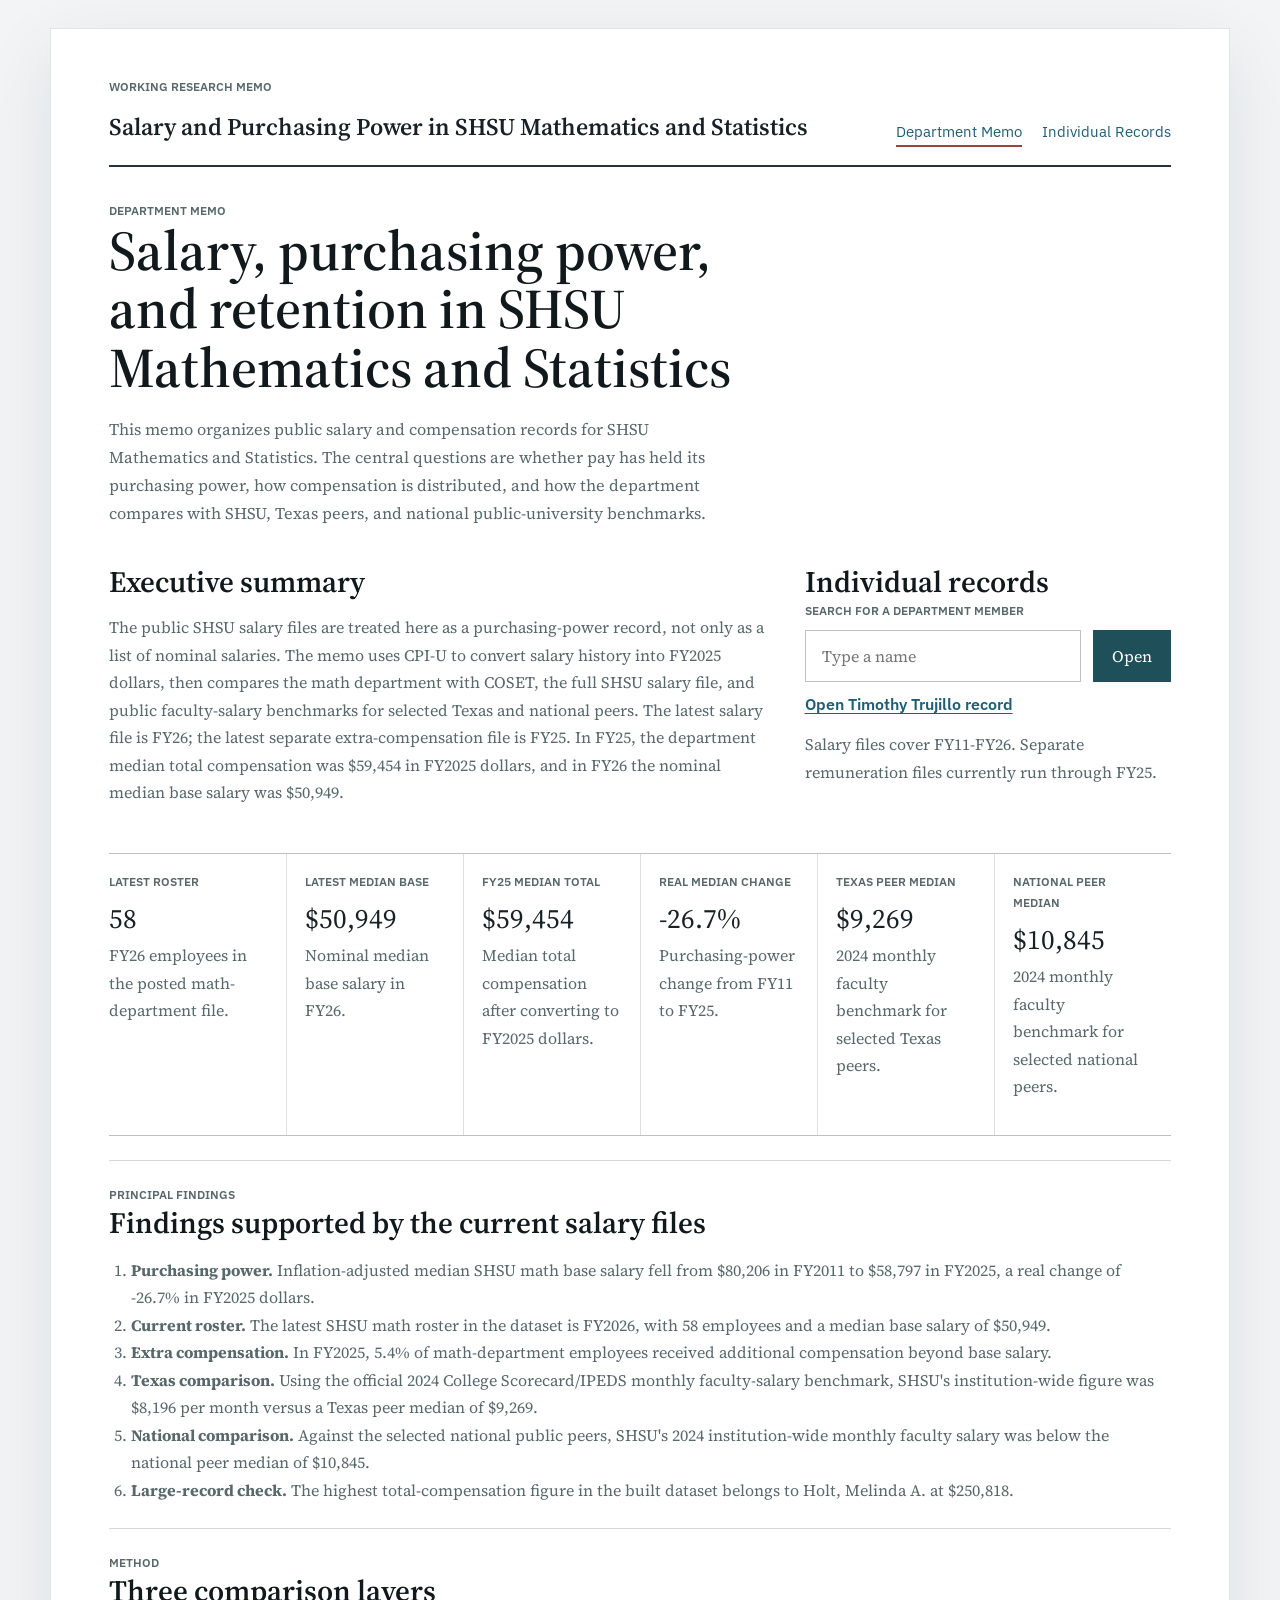
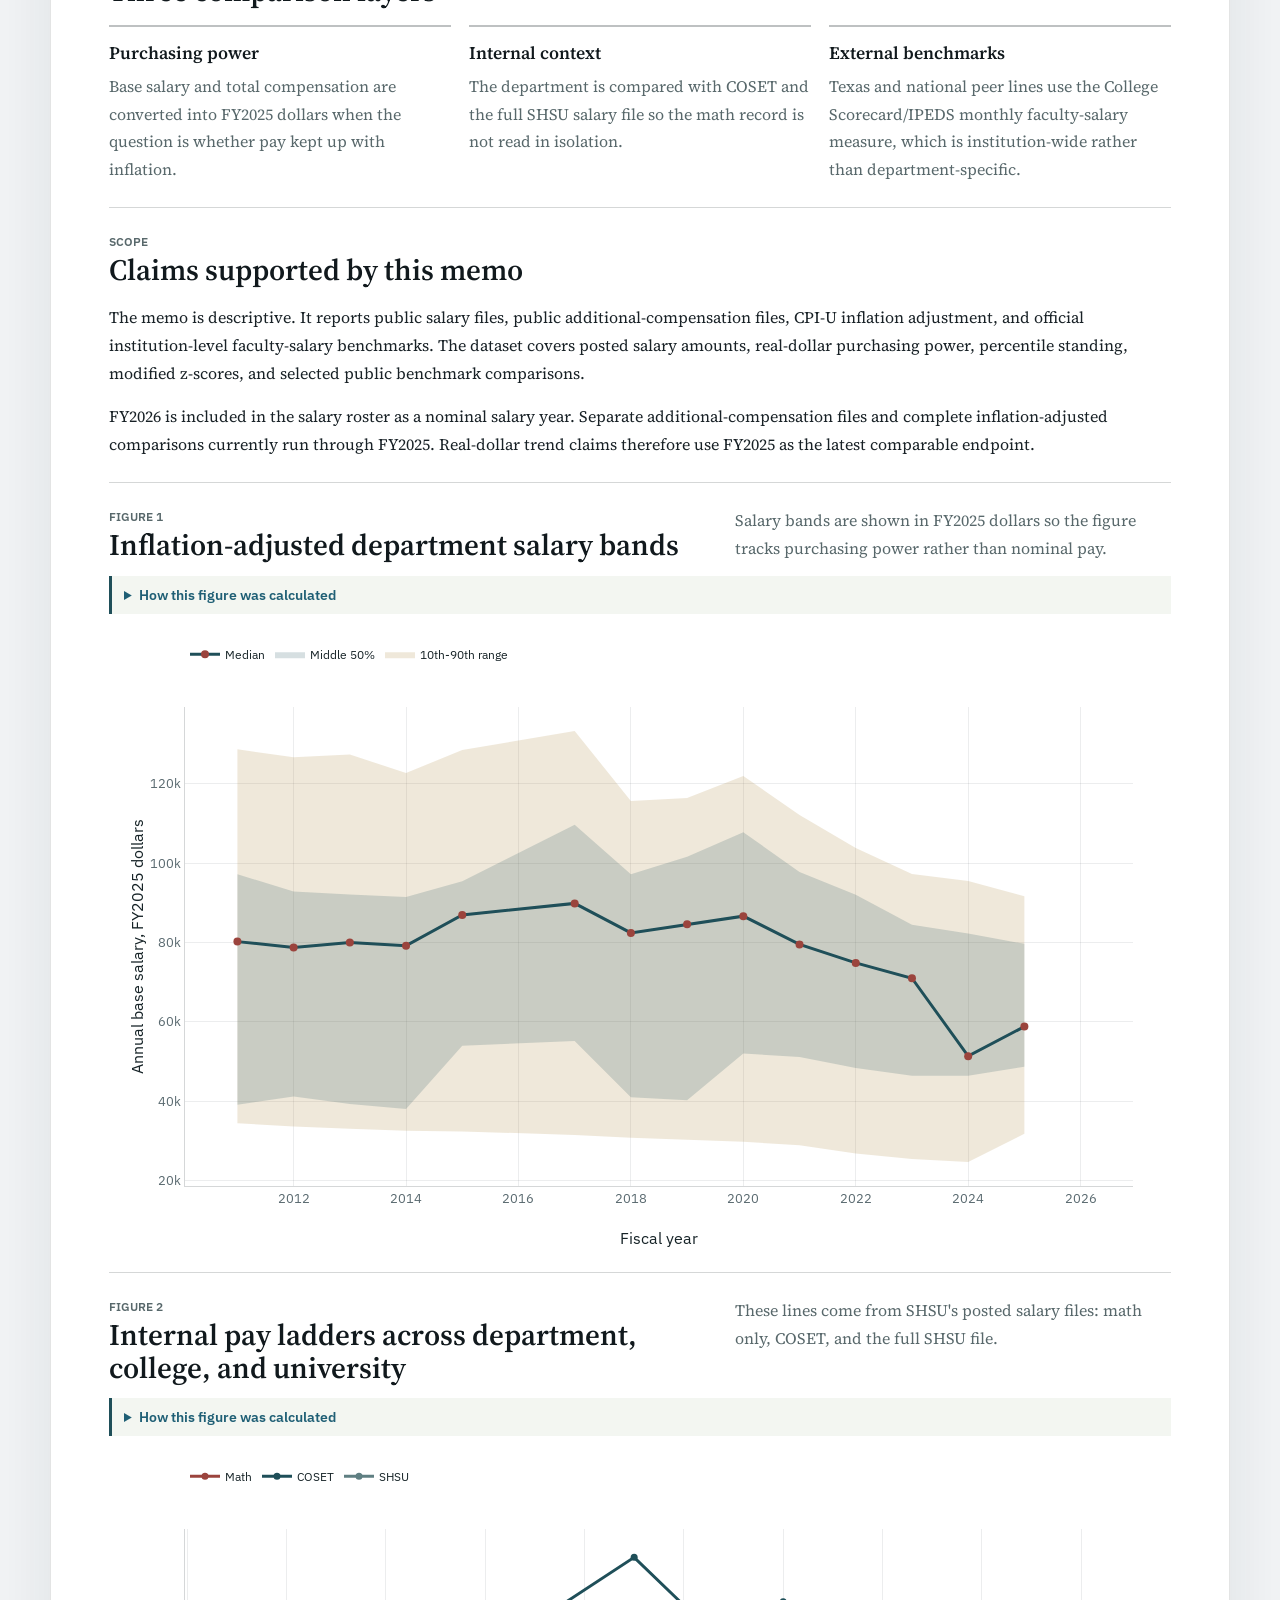
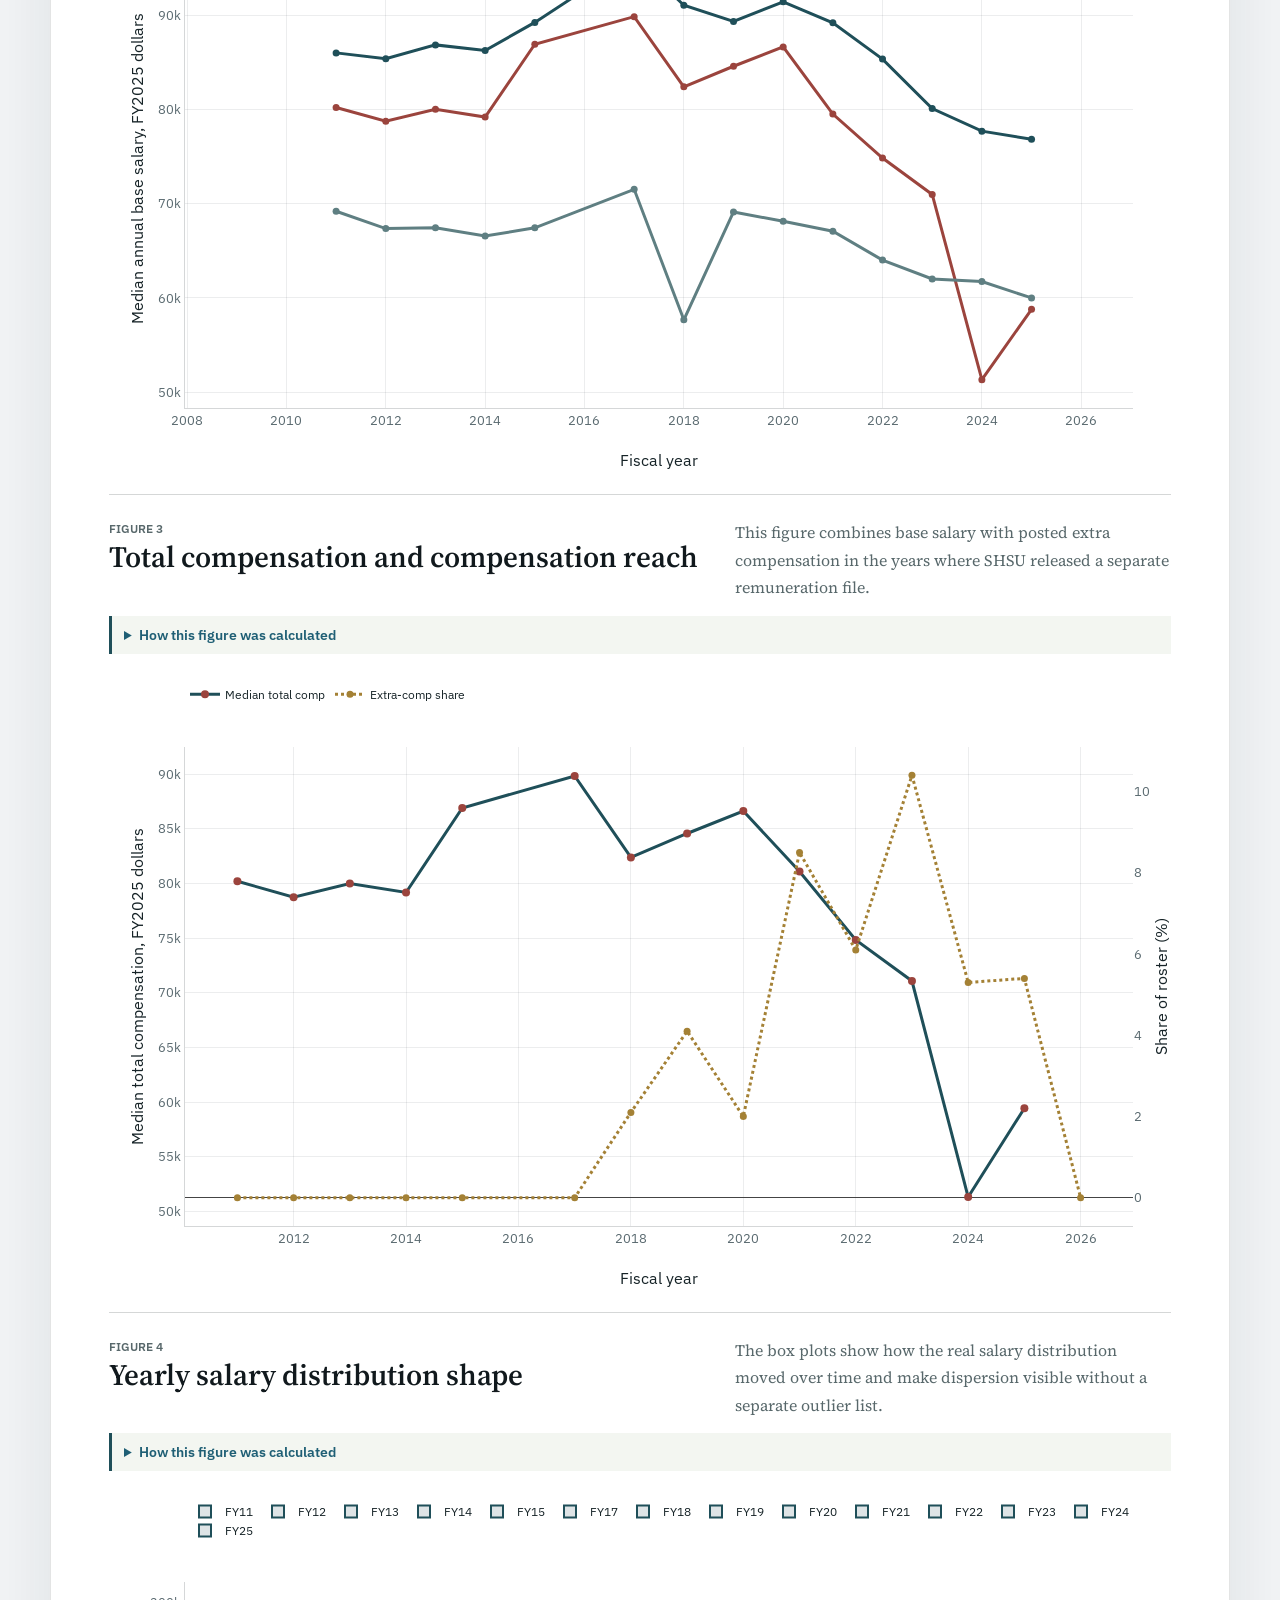
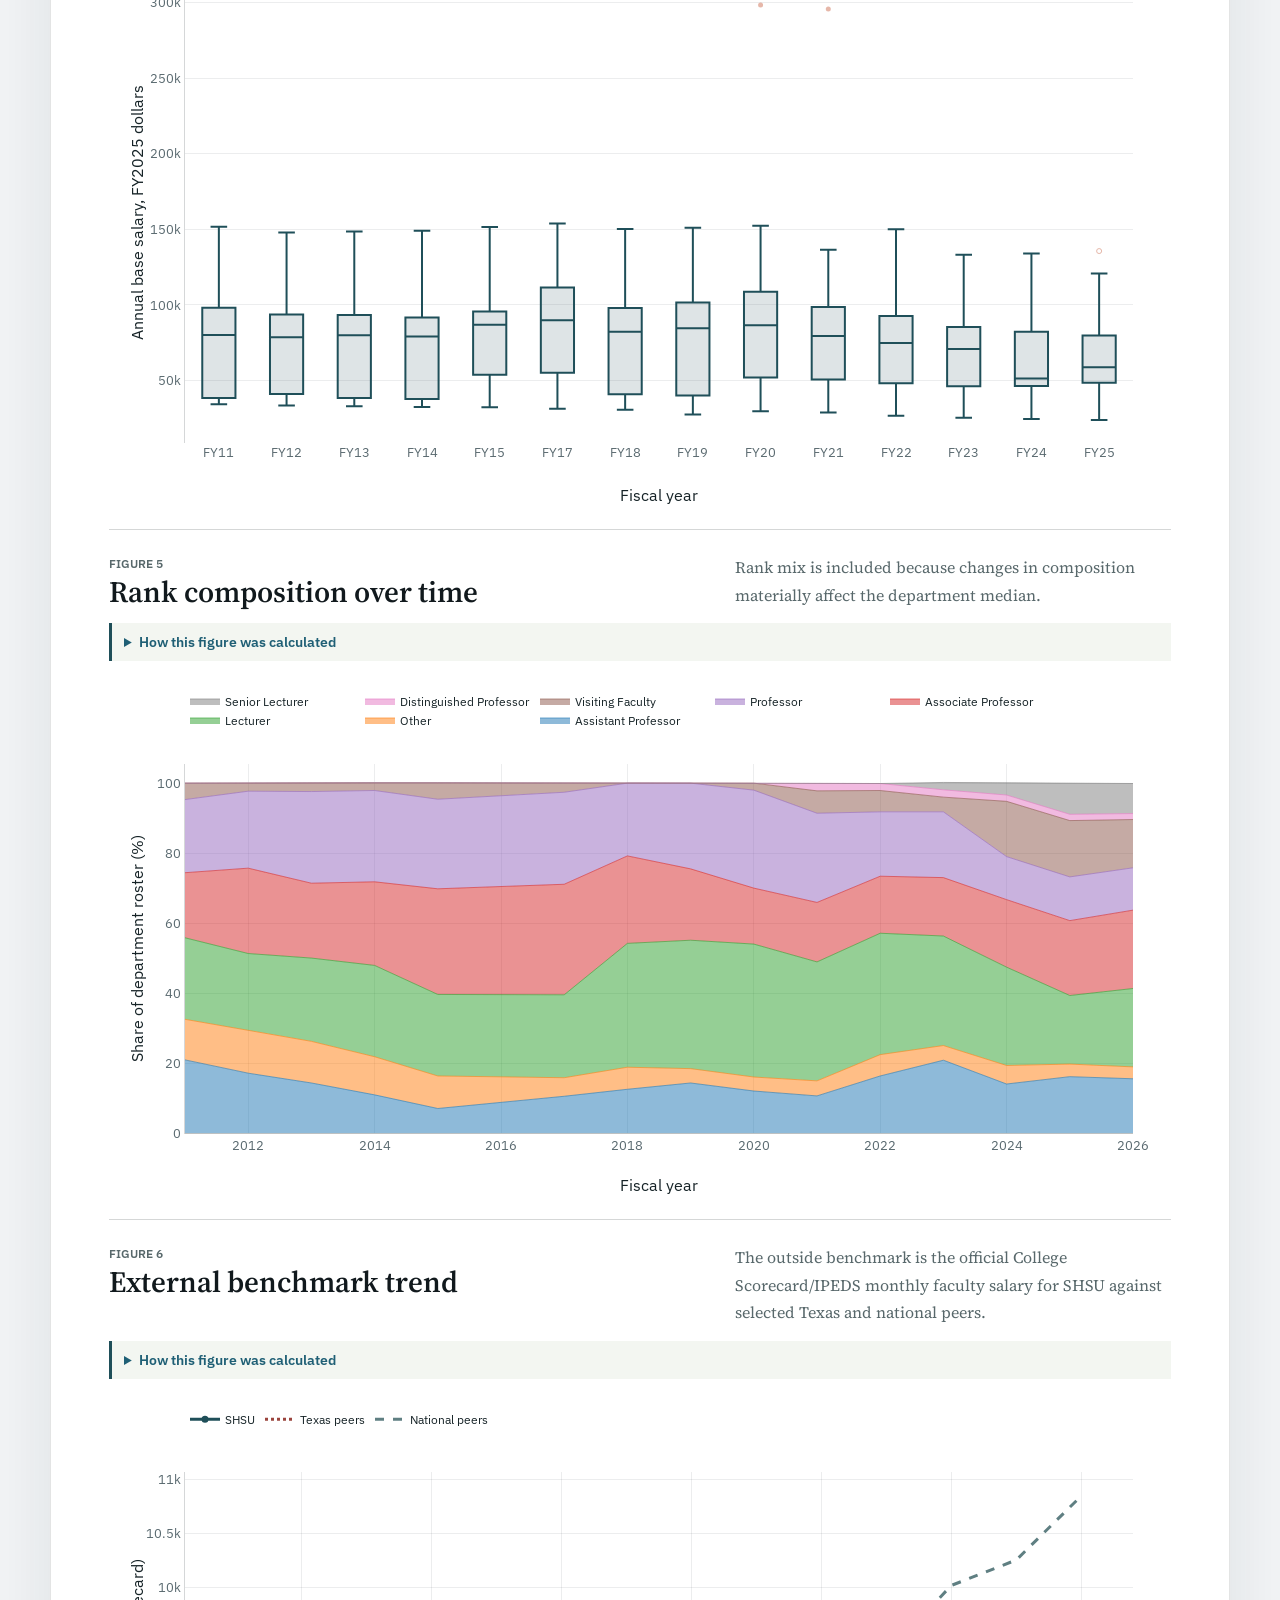
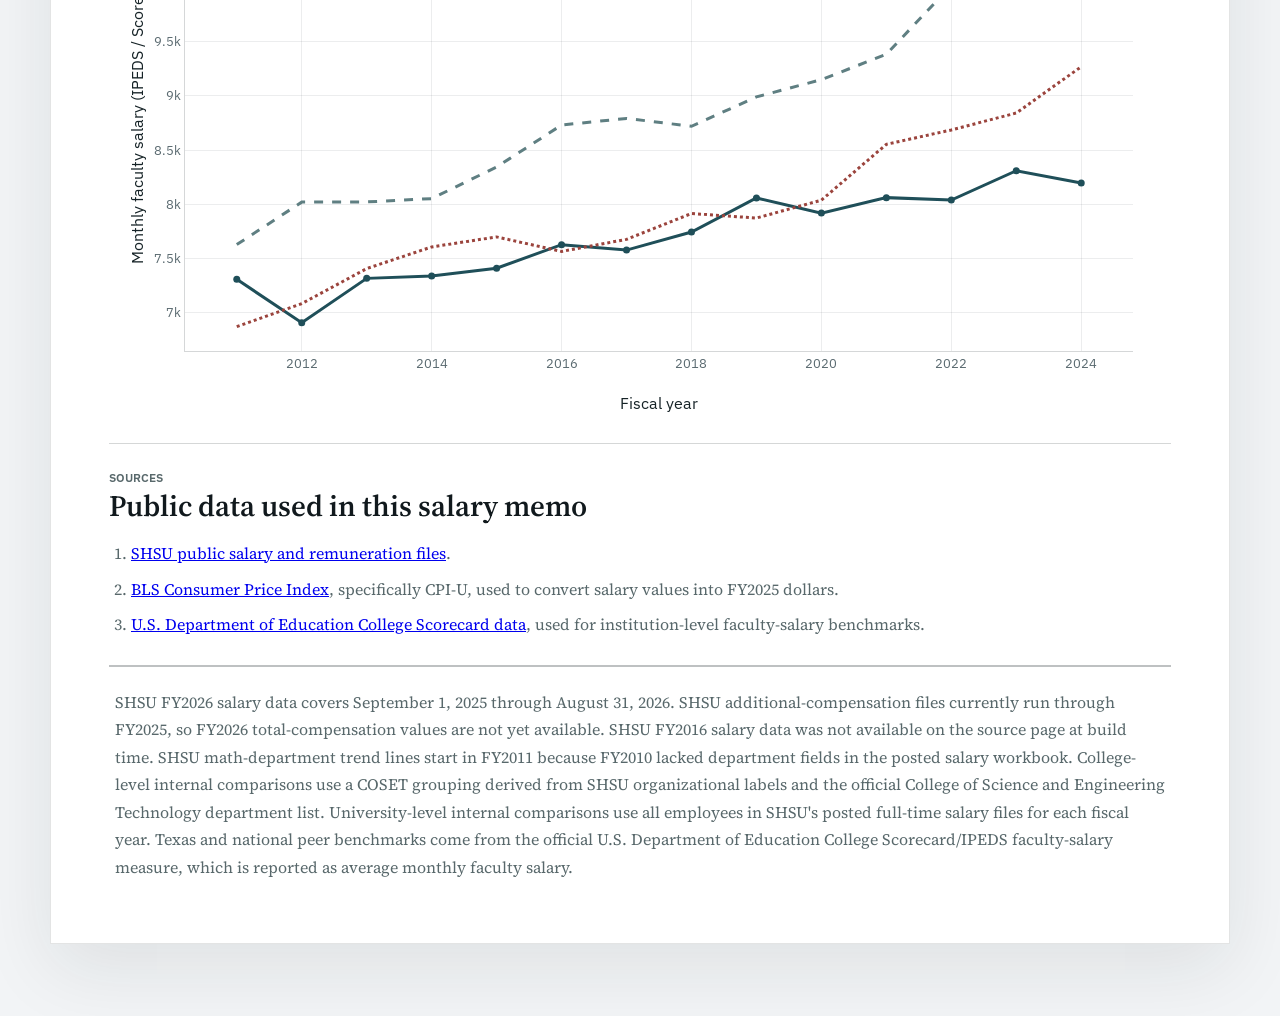
==== commit 2744796f: "Use public source pages in citations" ====
--- a/index.html
+++ b/index.html
@@ -4,6 +4,7 @@
     <meta charset="utf-8" />
     <meta name="viewport" content="width=device-width, initial-scale=1" />
     <title>Salary and Purchasing Power Memo | SHSU Math &amp; Statistics</title>
+    <link rel="icon" href="data:," />
     <link rel="preconnect" href="https://fonts.googleapis.com" />
     <link rel="preconnect" href="https://fonts.gstatic.com" crossorigin />
     <link
@@ -229,8 +230,8 @@
         </div>
         <ol class="source-list">
           <li><a href="https://profiles.shsu.edu/sms049/Images/Salary.html">SHSU public salary and remuneration files</a>.</li>
-          <li><a href="https://api.bls.gov/publicAPI/v2/timeseries/data/">BLS CPI-U public API</a>, used to convert salary values into FY2025 dollars.</li>
-          <li><a href="https://collegescorecard.ed.gov/data/api/">U.S. Department of Education College Scorecard API</a>, used for institution-level faculty-salary benchmarks.</li>
+          <li><a href="https://www.bls.gov/cpi/">BLS Consumer Price Index</a>, specifically CPI-U, used to convert salary values into FY2025 dollars.</li>
+          <li><a href="https://collegescorecard.ed.gov/data/">U.S. Department of Education College Scorecard data</a>, used for institution-level faculty-salary benchmarks.</li>
         </ol>
       </section>
 
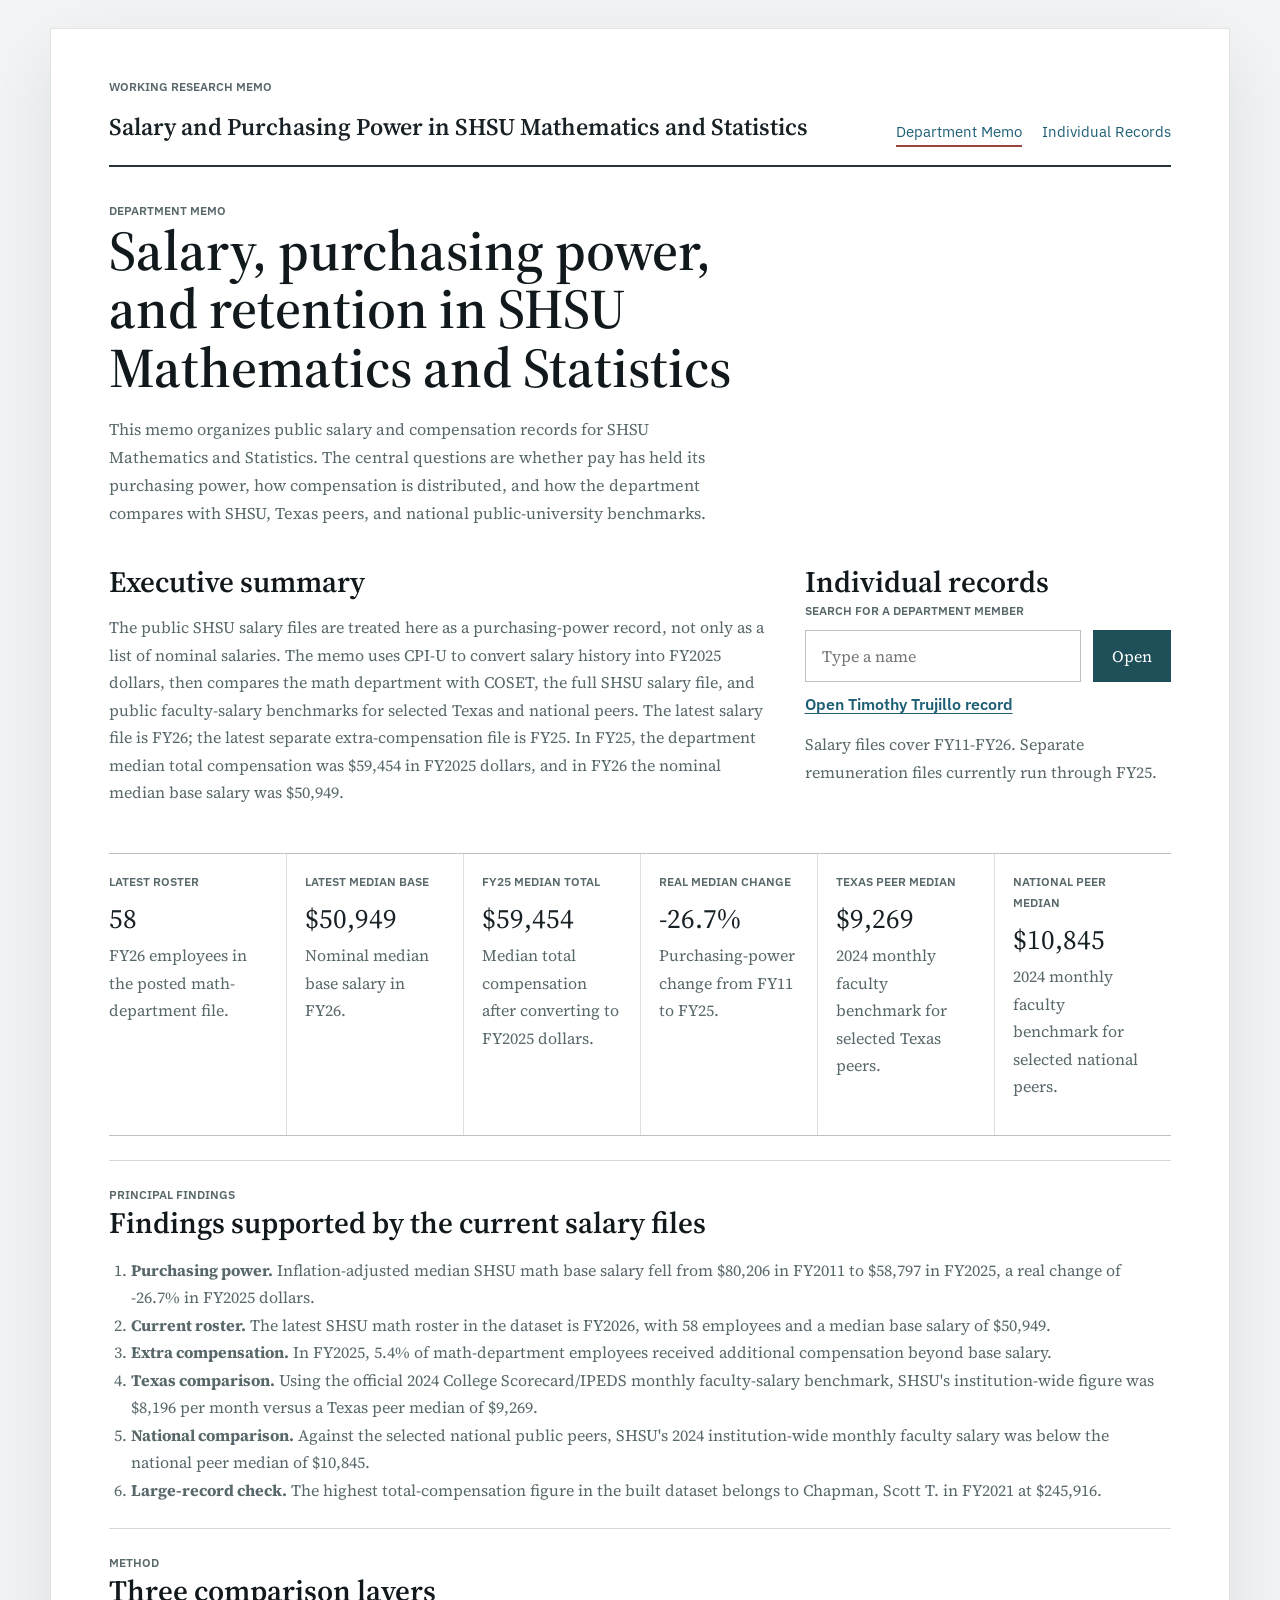
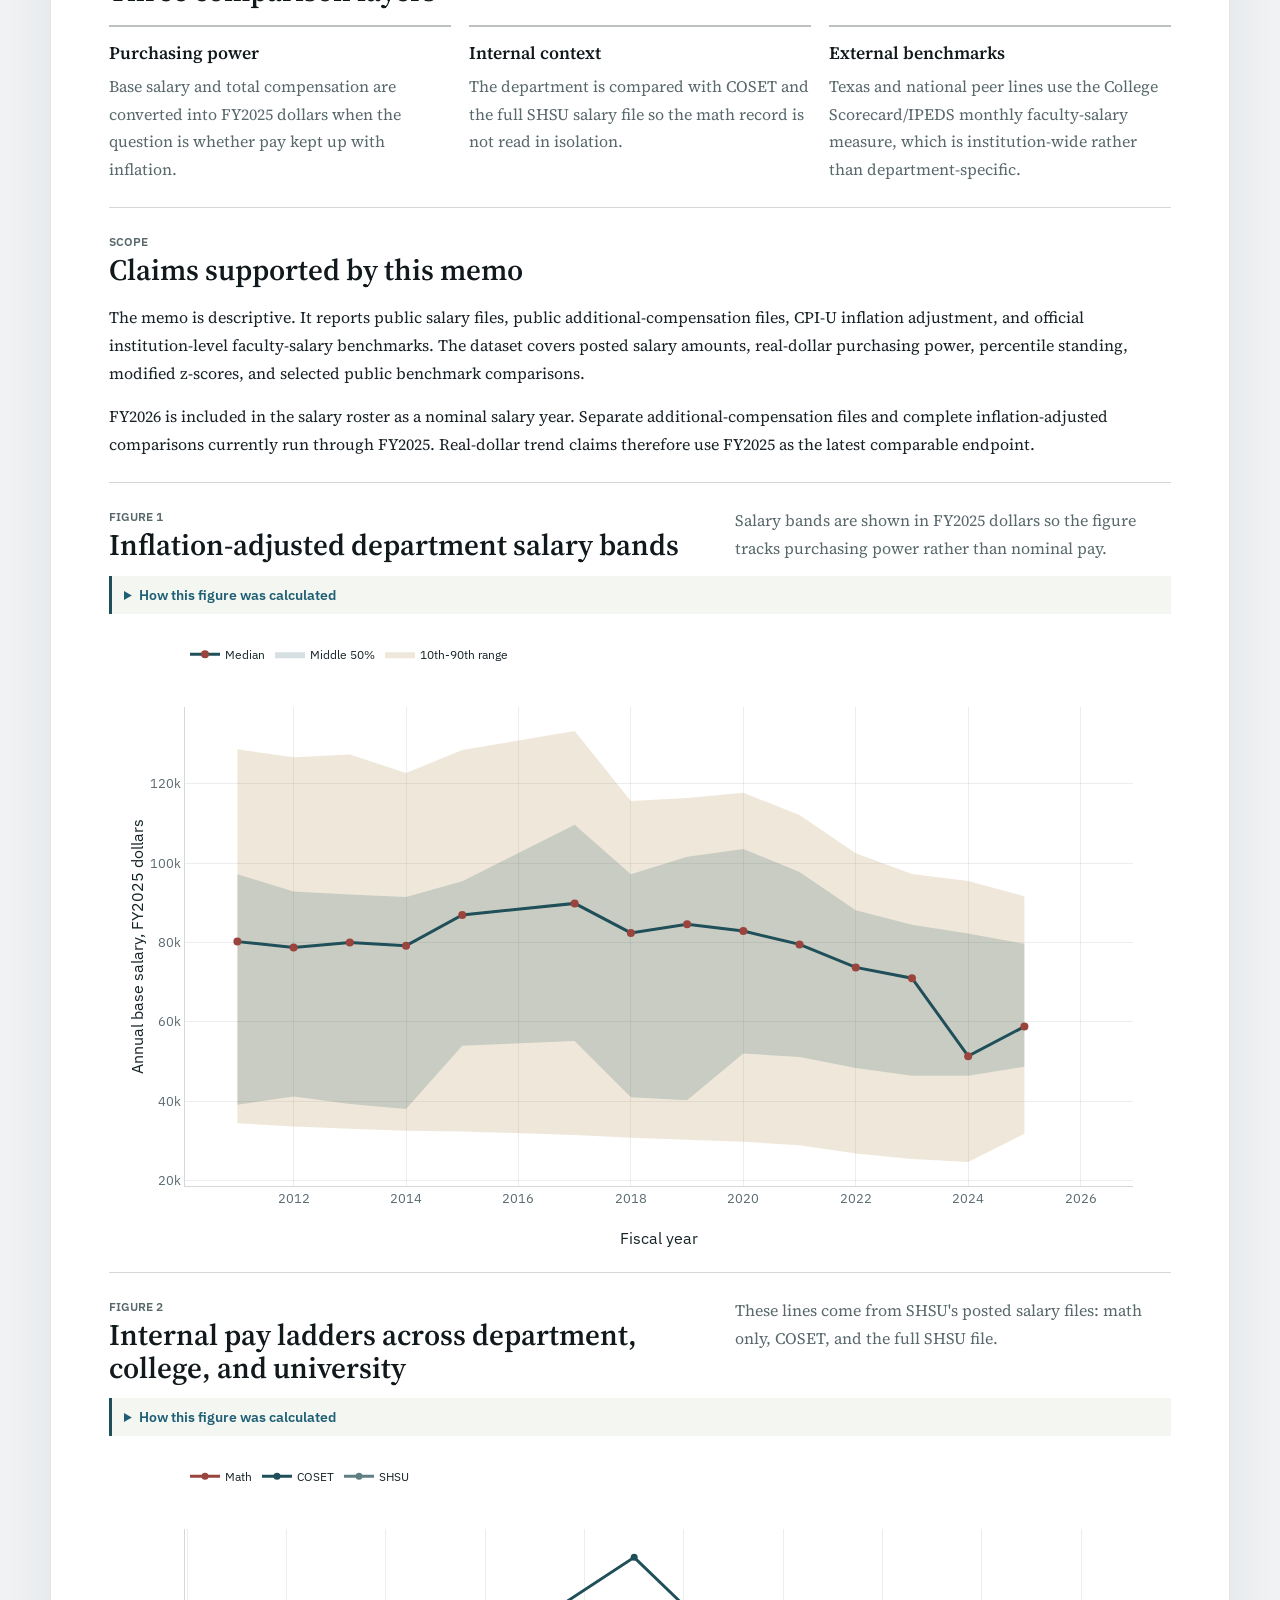
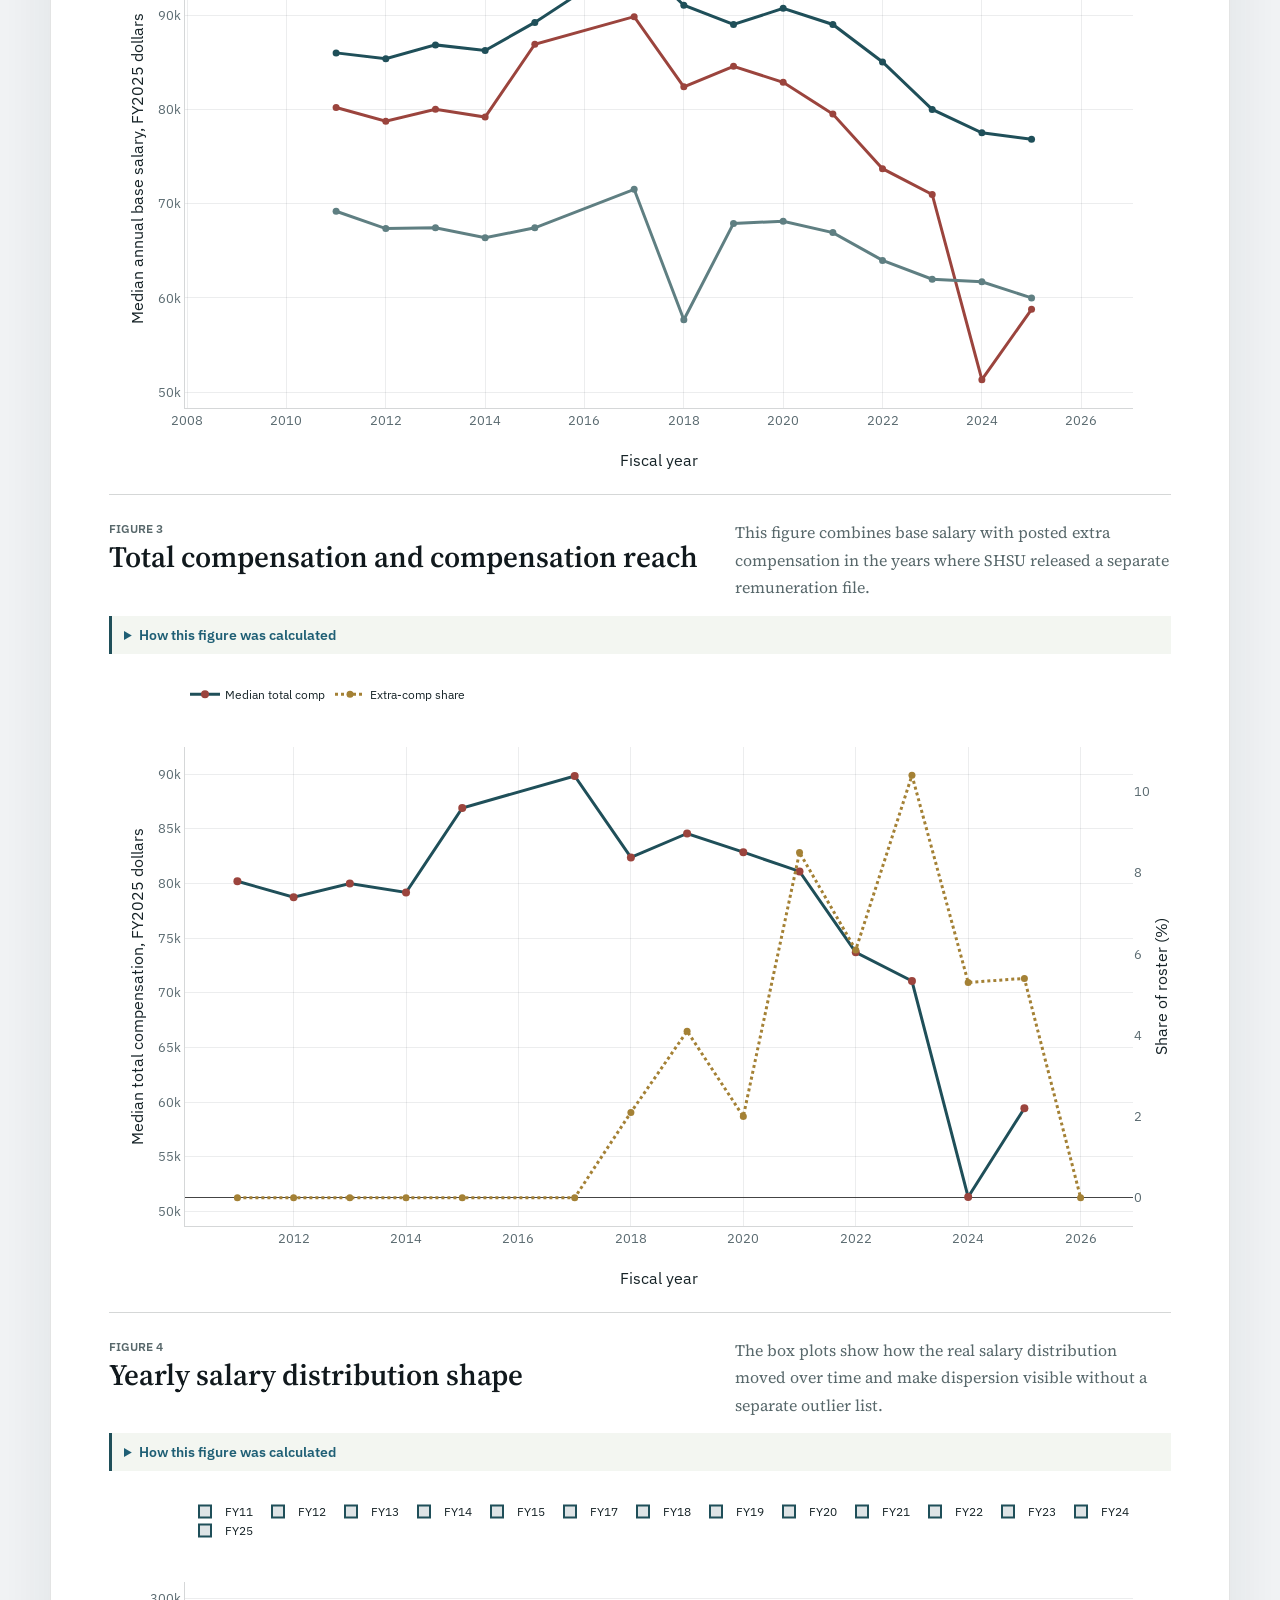
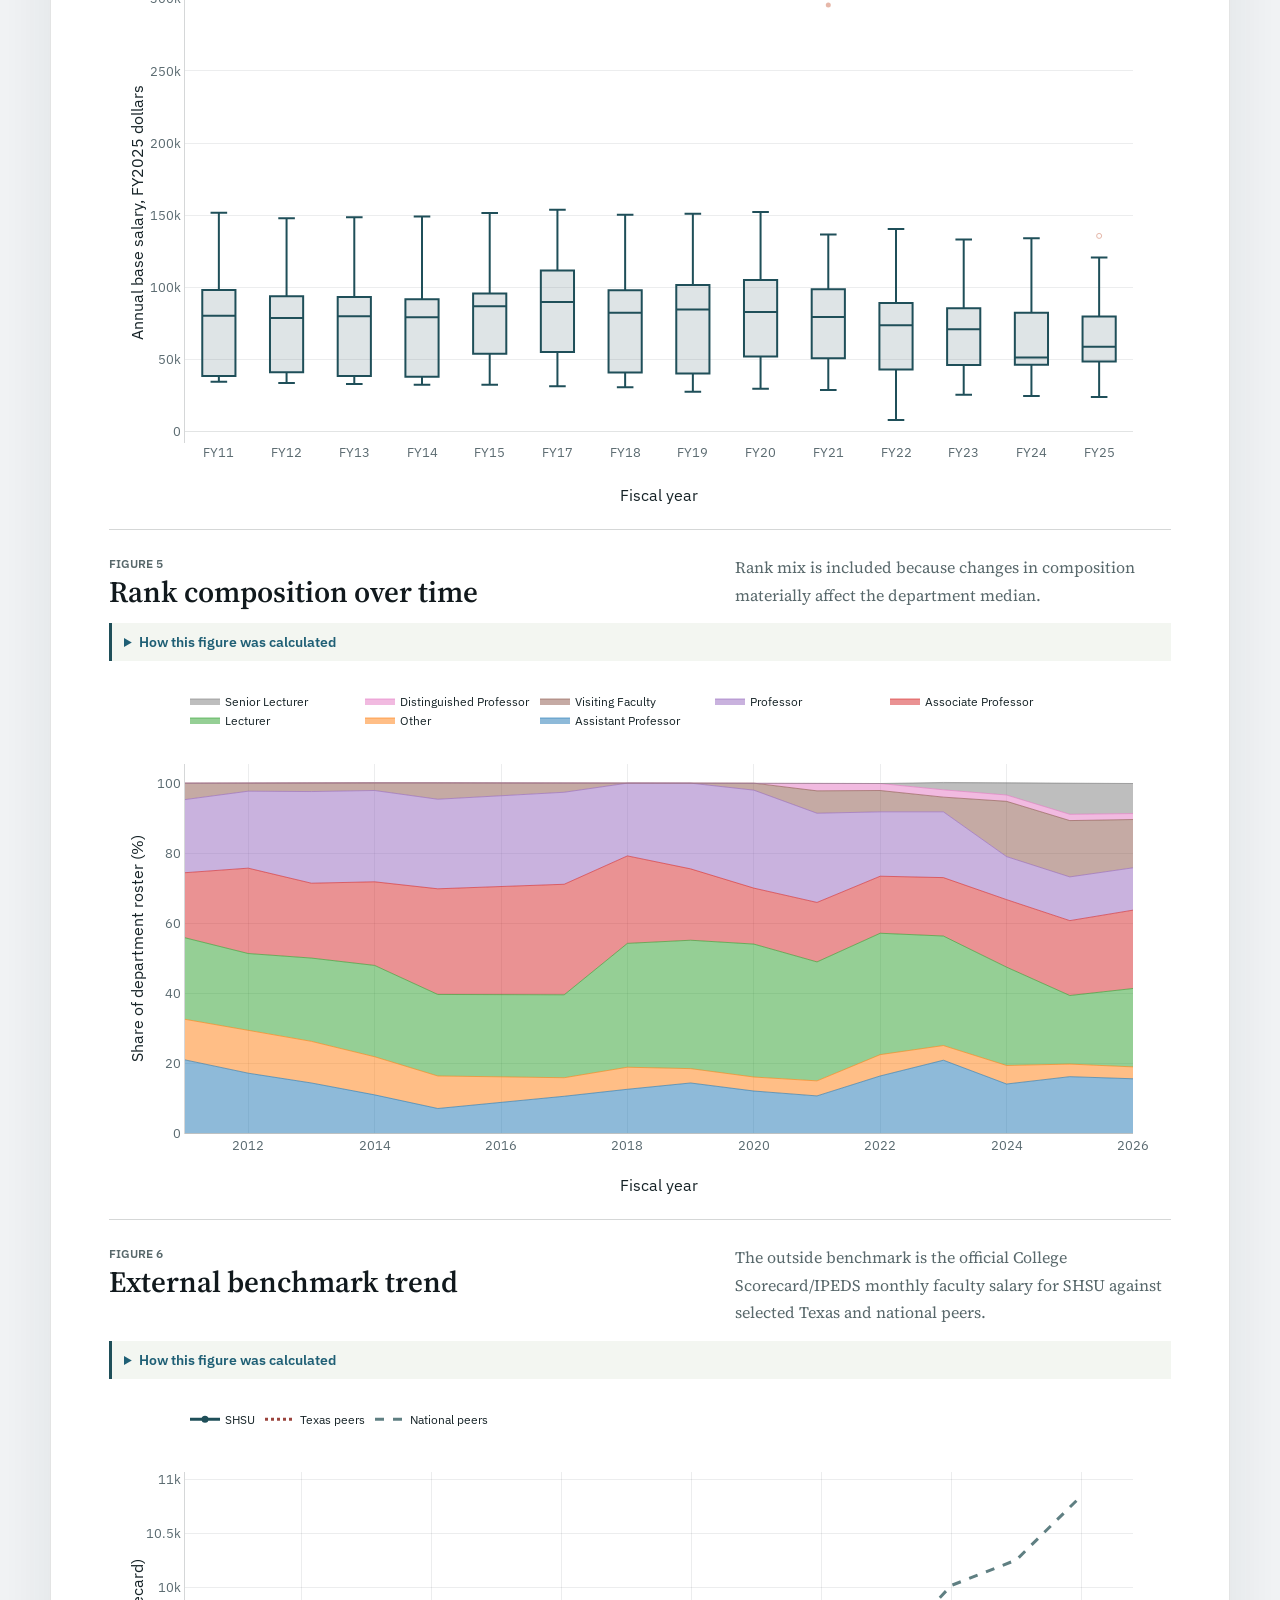
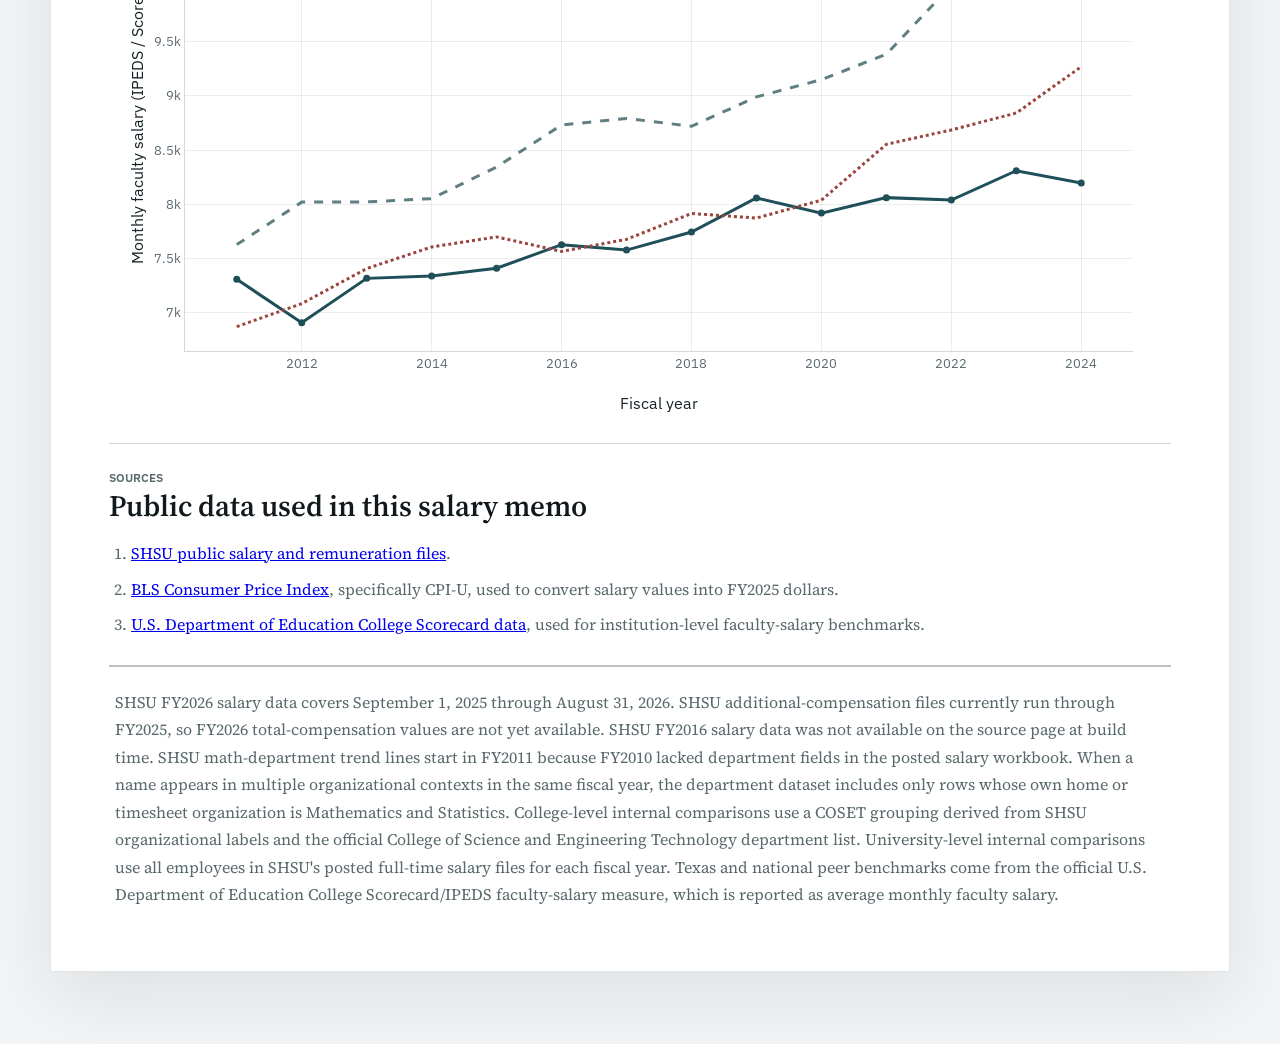
==== commit 29f6cadb: "Update static largest-record fallback" ====
--- a/index.html
+++ b/index.html
@@ -77,7 +77,7 @@
           <li><strong>Extra compensation.</strong> In FY2025, 5.4% of math-department employees received additional compensation beyond base salary.</li>
           <li><strong>Texas comparison.</strong> Using the official 2024 College Scorecard/IPEDS monthly faculty-salary benchmark, SHSU's institution-wide figure was $8,196 per month versus a Texas peer median of $9,269.</li>
           <li><strong>National comparison.</strong> Against the selected national public peers, SHSU's 2024 institution-wide monthly faculty salary was below the national peer median of $10,845.</li>
-          <li><strong>Large-record check.</strong> The highest total-compensation figure in the built dataset belongs to Holt, Melinda A. at $250,818.</li>
+          <li><strong>Large-record check.</strong> The highest total-compensation figure in the built dataset belongs to Chapman, Scott T. in FY2021 at $245,916.</li>
         </ol>
       </section>
 
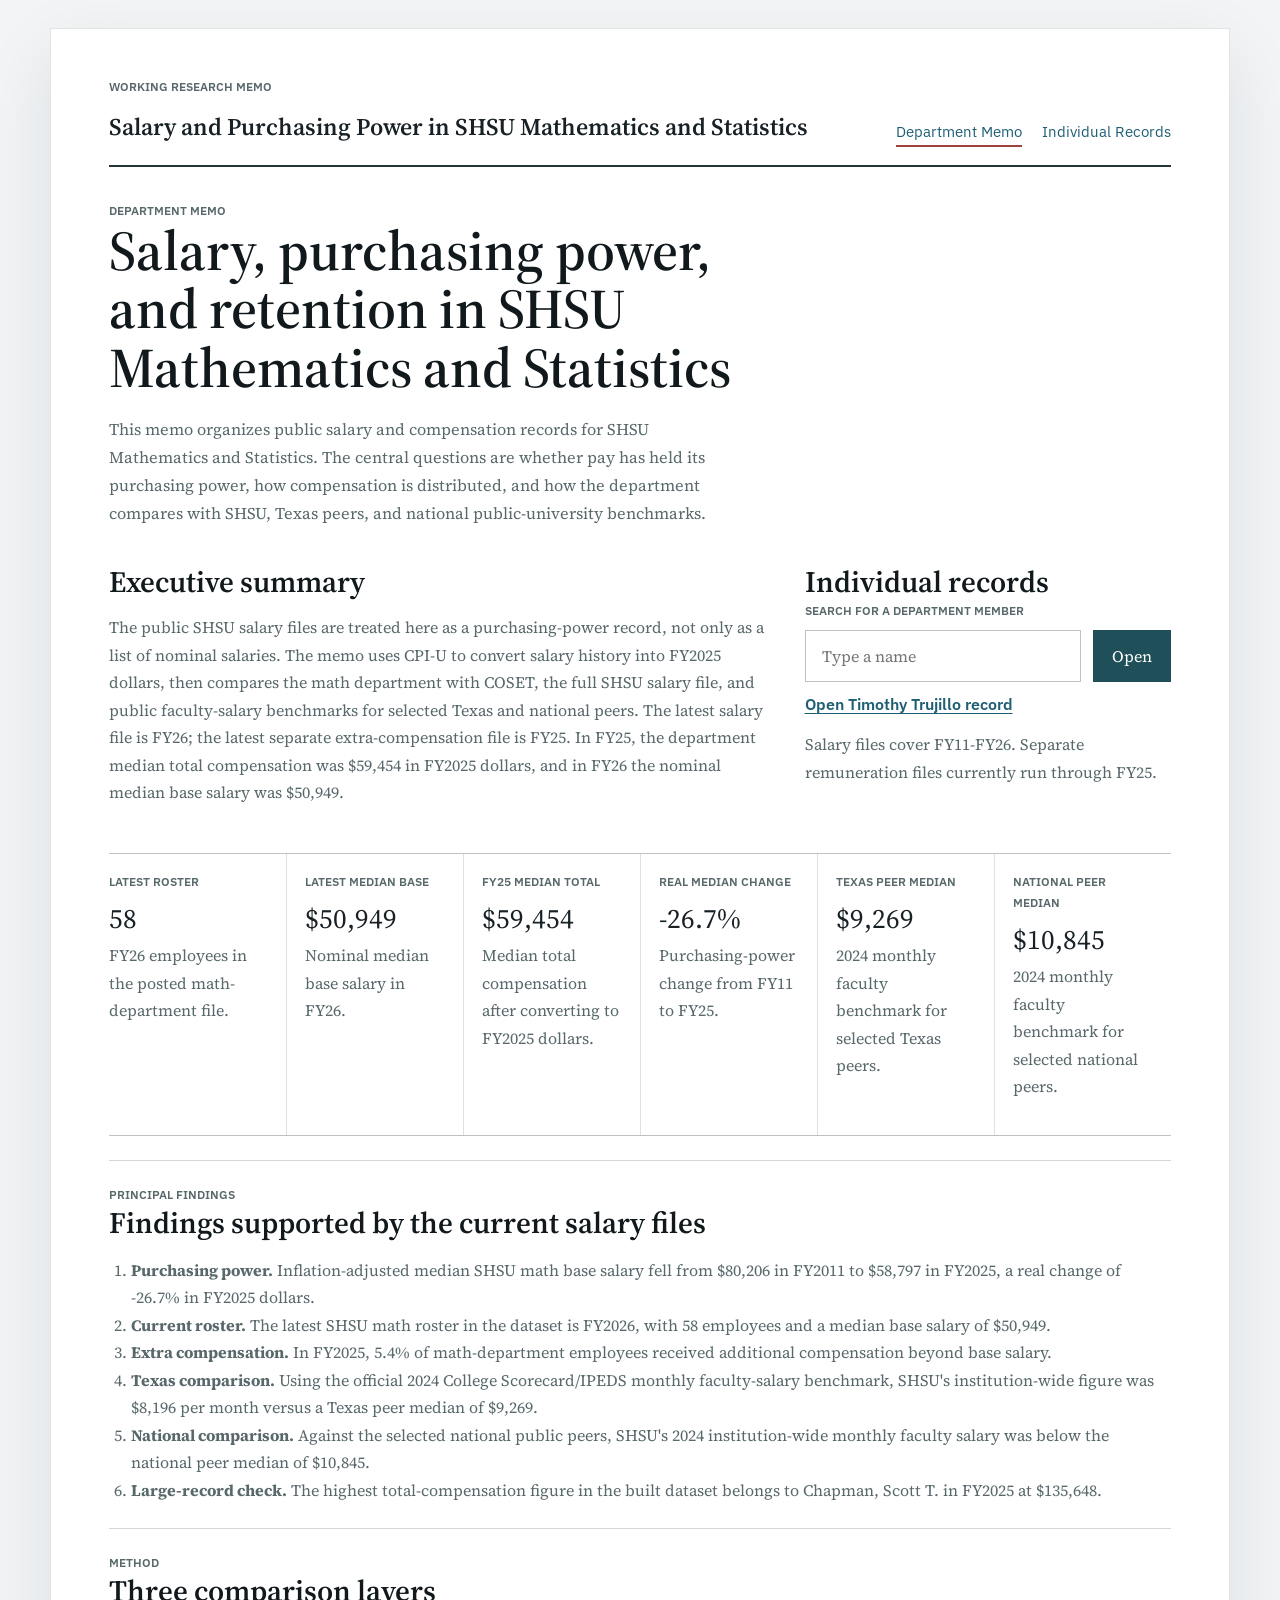
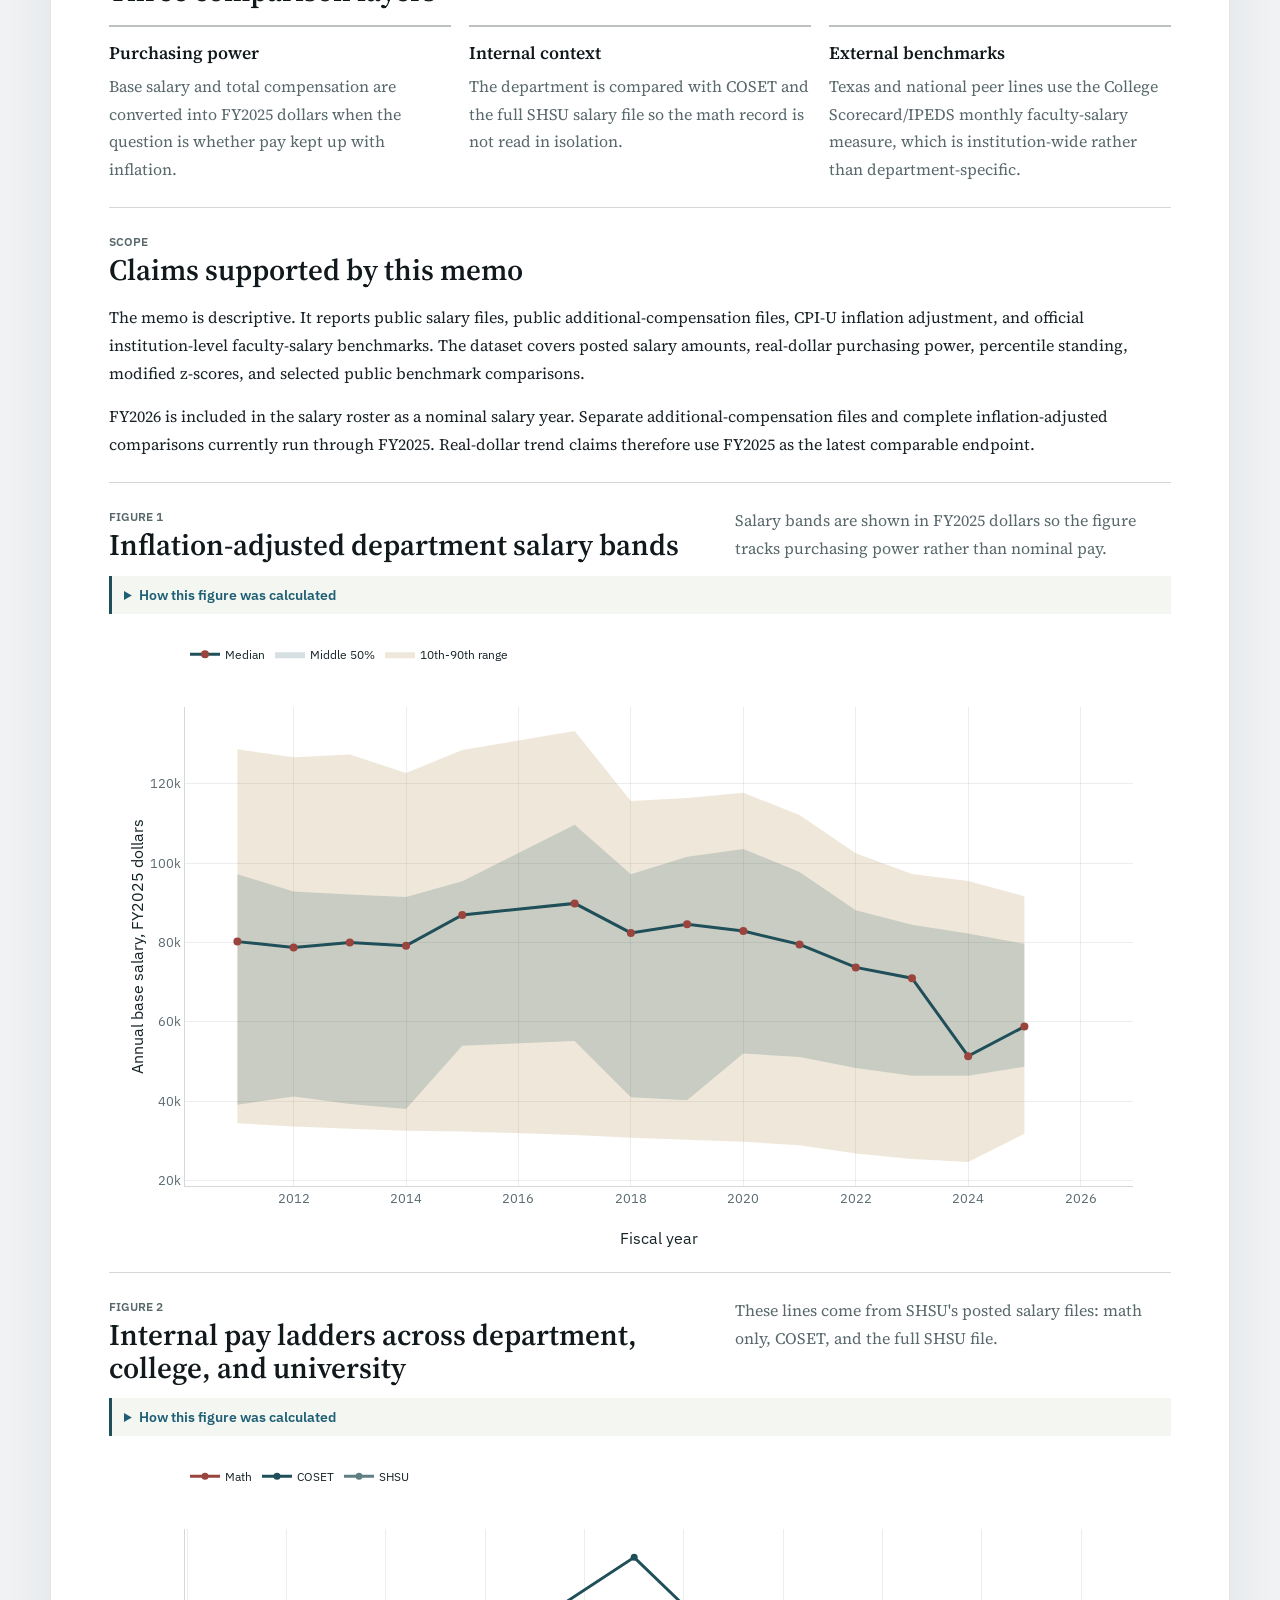
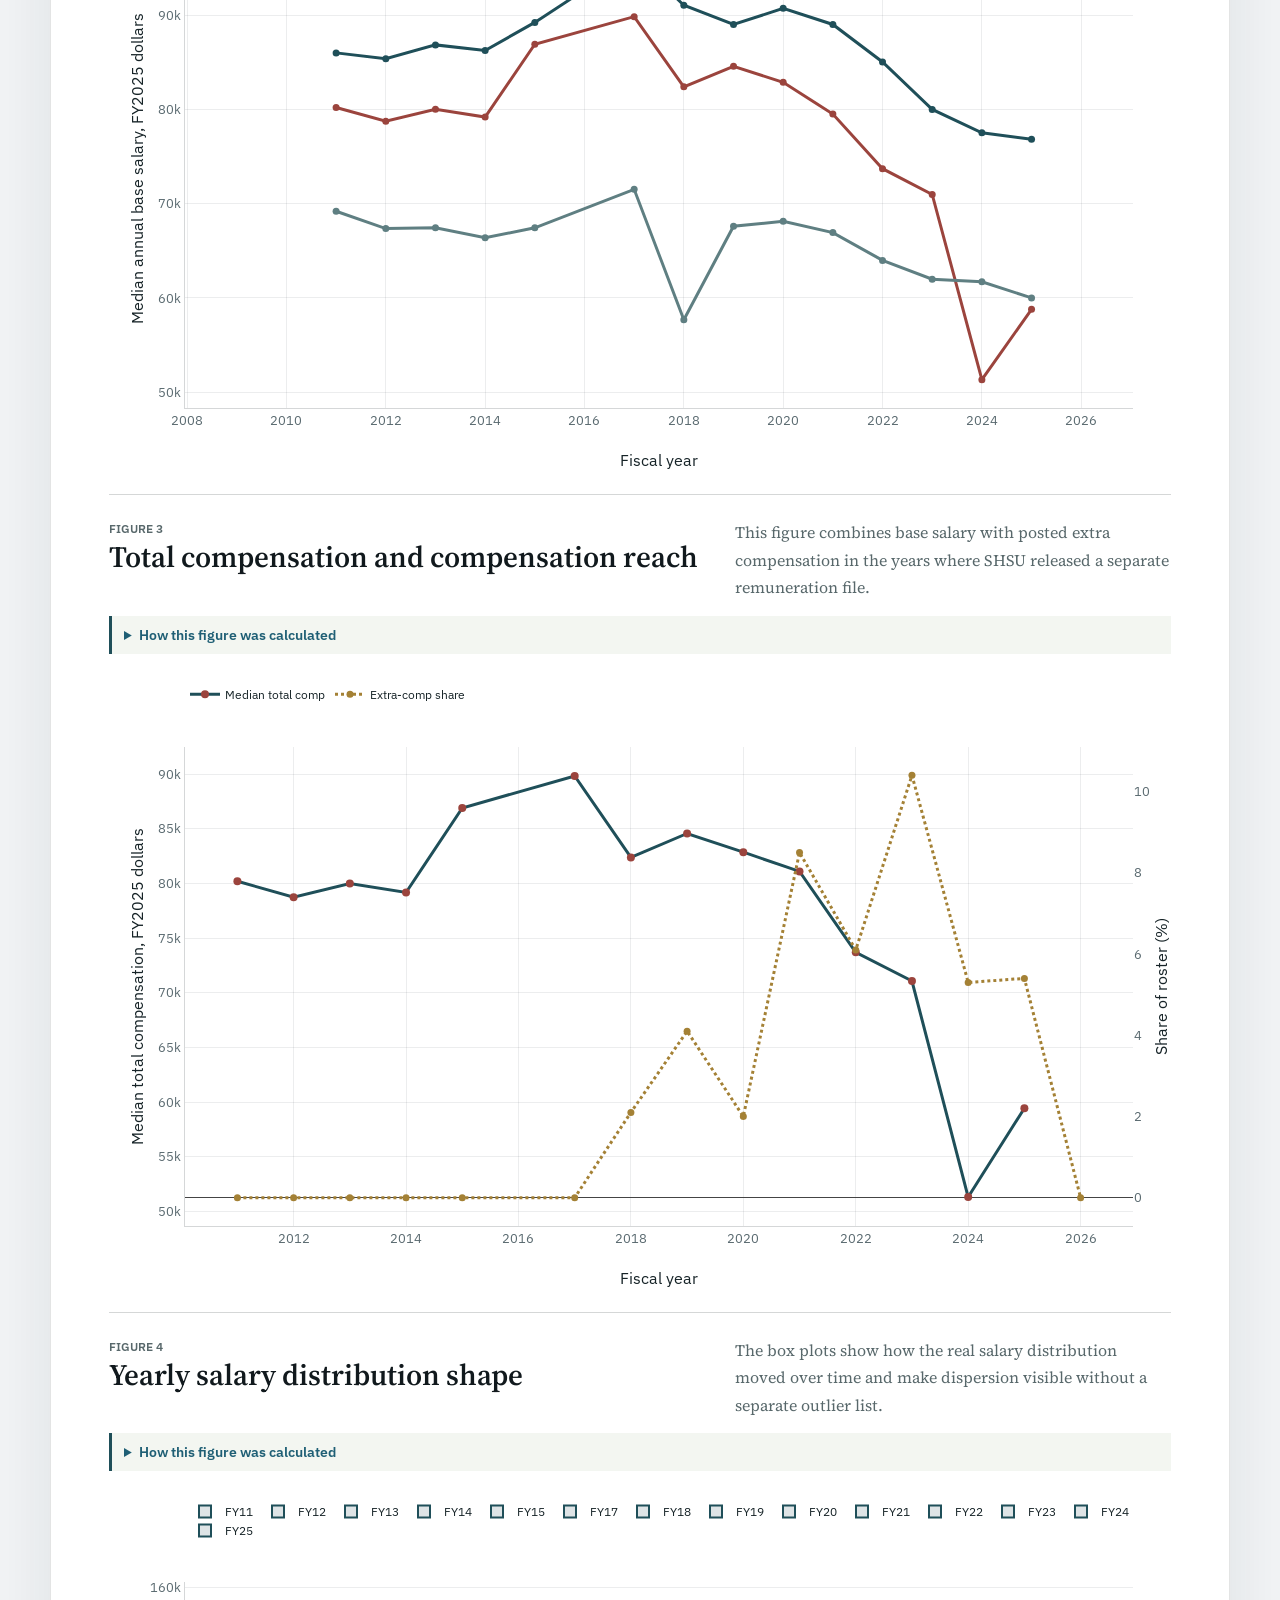
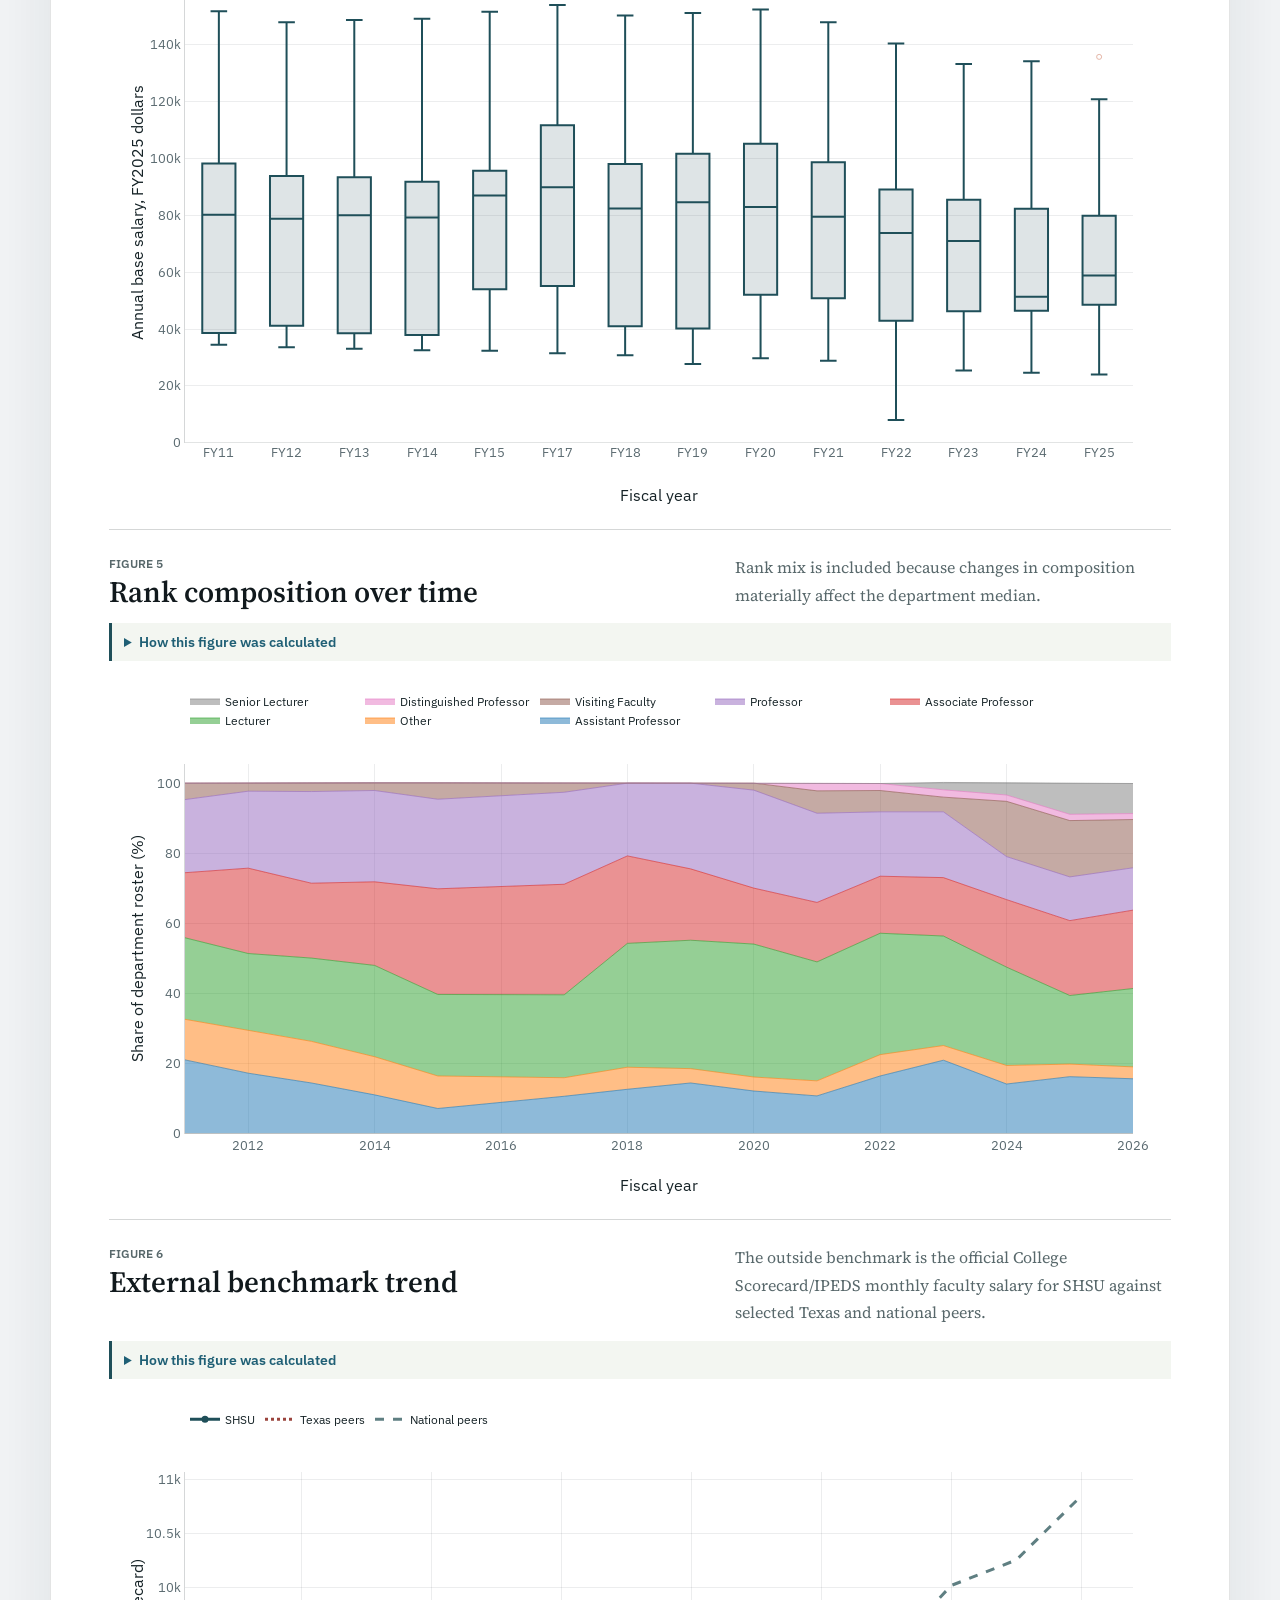
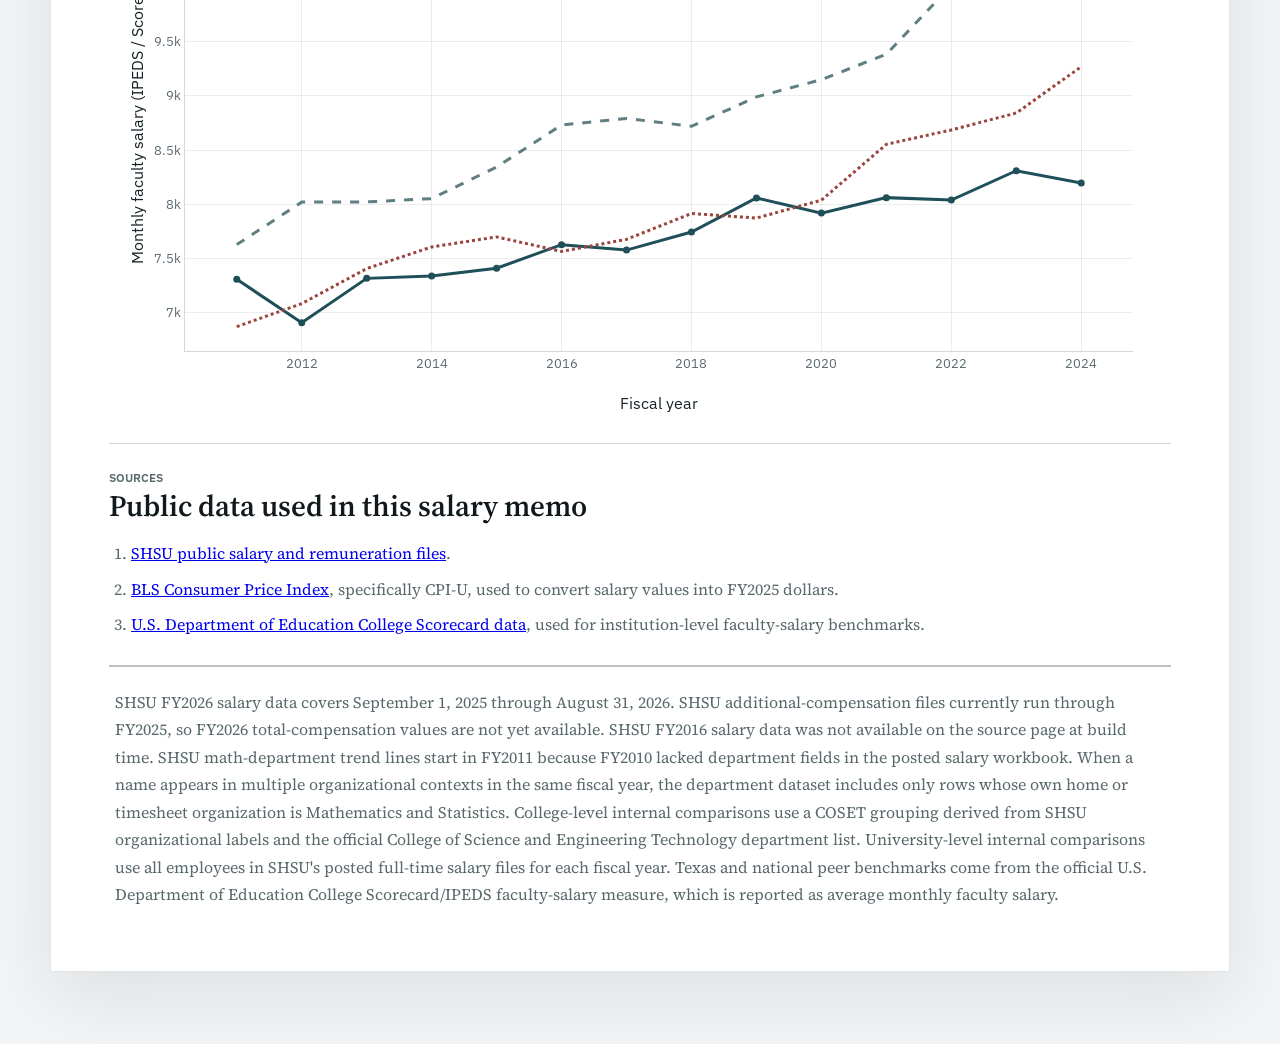
==== commit 4a300d87: "Remove duplicate department salary rows" ====
--- a/index.html
+++ b/index.html
@@ -77,7 +77,7 @@
           <li><strong>Extra compensation.</strong> In FY2025, 5.4% of math-department employees received additional compensation beyond base salary.</li>
           <li><strong>Texas comparison.</strong> Using the official 2024 College Scorecard/IPEDS monthly faculty-salary benchmark, SHSU's institution-wide figure was $8,196 per month versus a Texas peer median of $9,269.</li>
           <li><strong>National comparison.</strong> Against the selected national public peers, SHSU's 2024 institution-wide monthly faculty salary was below the national peer median of $10,845.</li>
-          <li><strong>Large-record check.</strong> The highest total-compensation figure in the built dataset belongs to Chapman, Scott T. in FY2021 at $245,916.</li>
+            <li><strong>Large-record check.</strong> The highest total-compensation figure in the built dataset belongs to Chapman, Scott T. in FY2025 at $135,648.</li>
         </ol>
       </section>
 
